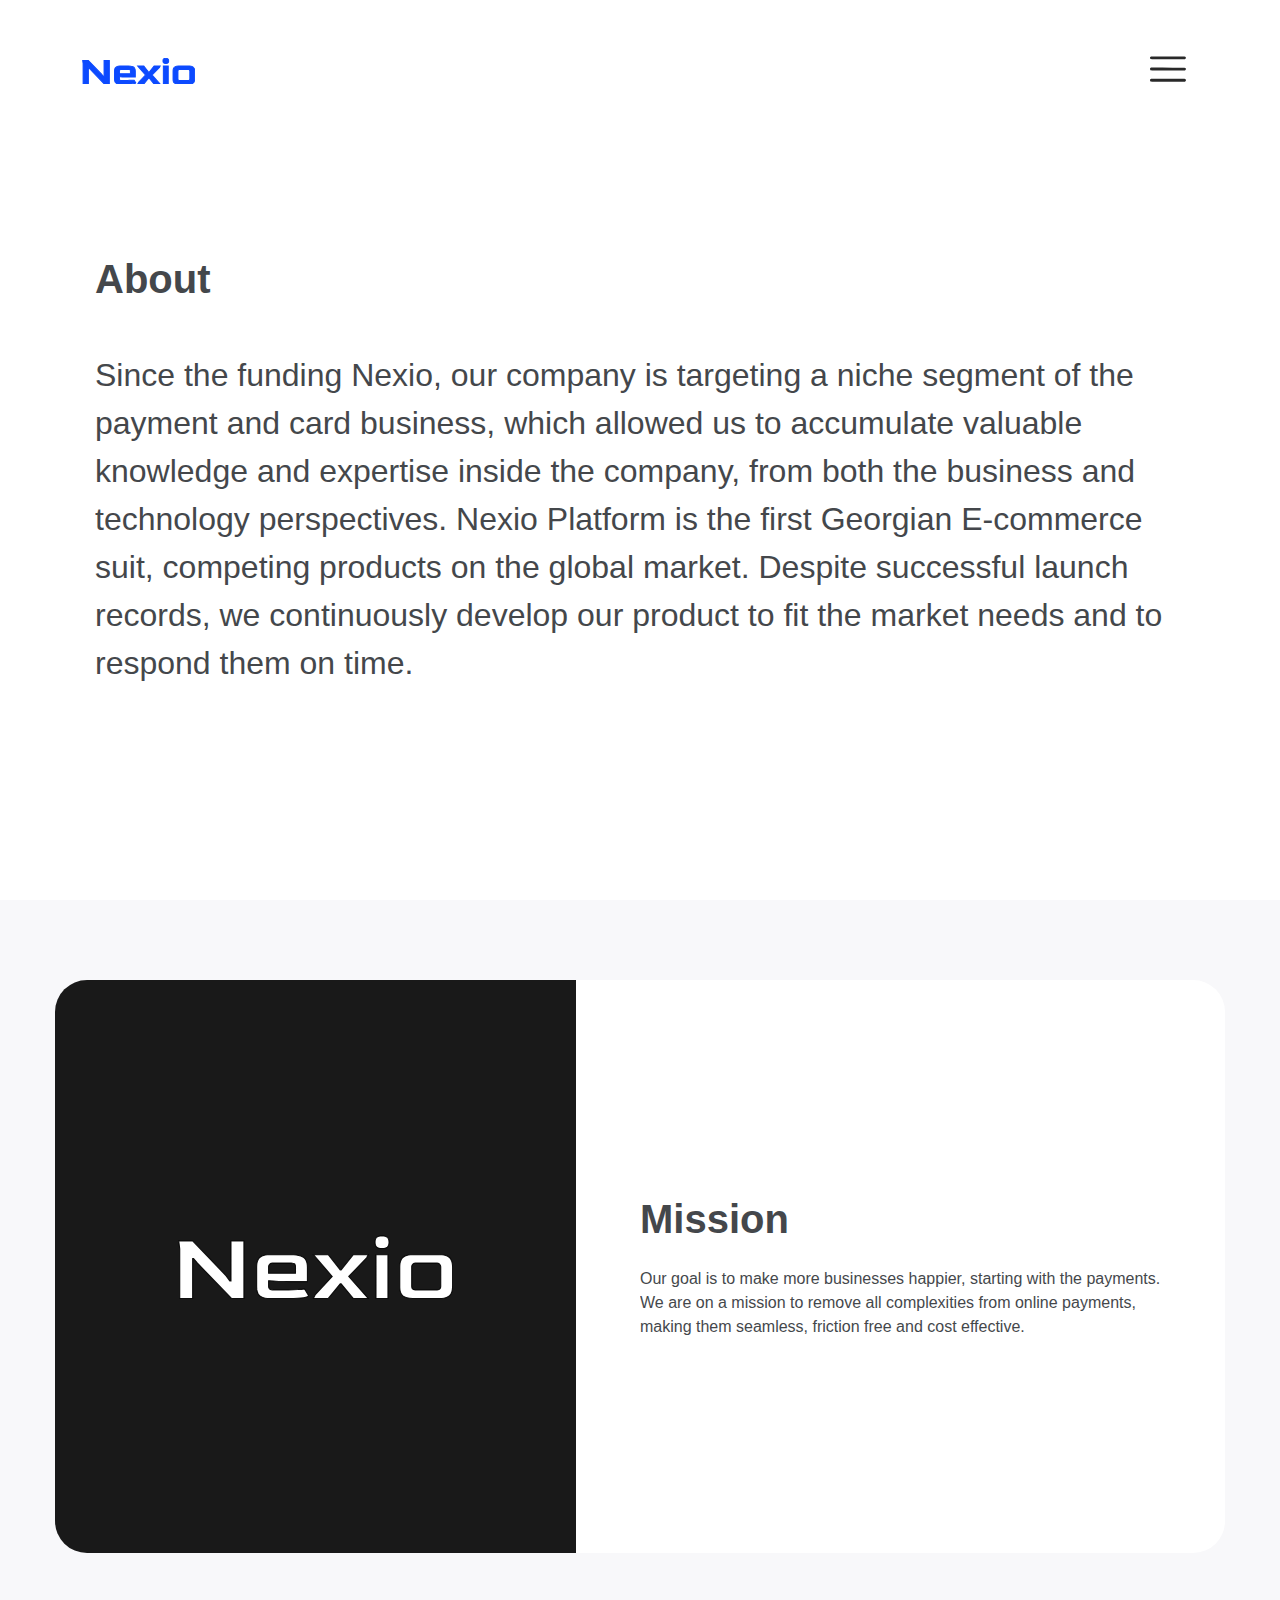
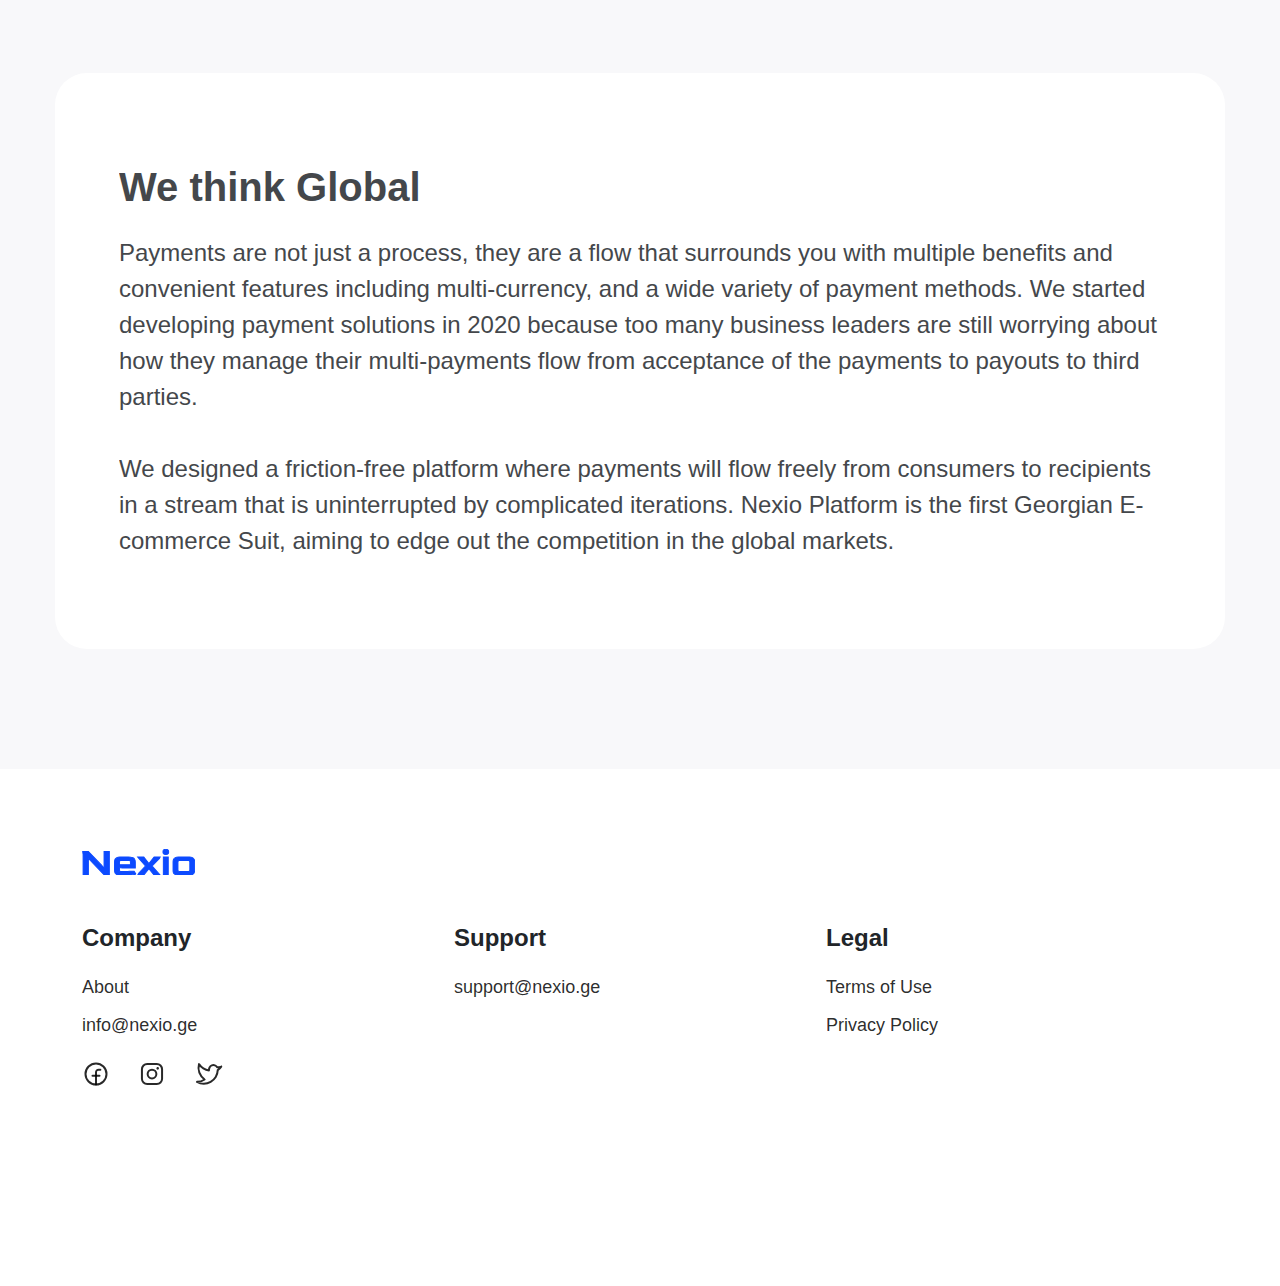
==== about.html @ 16cf5d2d "pages" ====
<!DOCTYPE html>
<html lang="en" class="h-100">
  <head>
    <meta charset="utf-8" />
    <meta name="viewport" content="width=device-width, initial-scale=1" />
    <title>Payment gateway</title>
    <link
      href="https://fonts.googleapis.com/css?family=Work+Sans:300,400,400i,500,600,600i,700,900"
      rel="stylesheet"
    />
    <link href="assets/css/bootstrap.min.css" rel="stylesheet" />
    <link href="assets/css/main.css" rel="stylesheet" />
  </head>
  <body class="d-flex flex-column h-100">
    <!-- Fixed navbar -->
    <nav class="navbar navbar-expand-md navbar-light fixed-top">
      <div class="container">
        <a class="navbar-brand" href="#"
          ><img src="assets/images/logo.svg" alt="Nexio" />
        </a>
        <button
          class="navbar-toggler"
          type="button"
          data-bs-toggle="offcanvas"
          data-bs-target="#offcanvasRight"
          aria-controls="offcanvasRight"
        >
          <span class="navbar-toggler-icon"></span>
        </button>
      </div>
    </nav>
    <div
      class="offcanvas offcanvas-end"
      tabindex="-1"
      id="offcanvasRight"
      aria-labelledby="offcanvasRightLabel"
    >
      <div class="offcanvas-header">
        <ul class="navbar-nav me-auto mb-2 mb-md-0">
          <li class="nav-item">
            <a class="nav-link active" aria-current="page" href="#">Home</a>
          </li>
          <li class="nav-item">
            <a class="nav-link" href="#">Link</a>
          </li>
          <li class="nav-item">
            <a class="nav-link disabled">Disabled</a>
          </li>
        </ul>
        <button
          type="button"
          class="btn-close"
          data-bs-dismiss="offcanvas"
          aria-label="Close"
        ></button>
      </div>
      <div class="offcanvas-body">...</div>
    </div>

    <!-- Begin page content -->

    <main class="flex-shrink-0 merchant-section">
      <div class="nav-top"></div>
      <section class="top-section">
        <div class="top-section__full">
          <h1>About</h1>
          <p>
            Since the funding Nexio, our company is targeting a niche segment of
            the payment and card business, which allowed us to accumulate
            valuable knowledge and expertise inside the company, from both the
            business and technology perspectives. Nexio Platform is the first
            Georgian E-commerce suit, competing products on the global market.
            Despite successful launch records, we continuously develop our
            product to fit the market needs and to respond them on time.
          </p>
        </div>
      </section>

      <section class="main-section">
        <div class="card-block card-mission">
          <div class="card-inner-left">
            <img src="assets/images/nexio-white.svg" class="img-block" />
          </div>
          <div class="card-inner-right">
            <h2 class="card-title">Mission</h2>
            <p class="card-body">
              Our goal is to make more businesses happier, starting with the
              payments. We are on a mission to remove all complexities from
              online payments, making them seamless, friction free and cost
              effective.
            </p>
          </div>
        </div>

        <div class="card-block card-global">
          <div class="card-inner-right">
            <h2 class="card-title">We think Global</h2>
            <p class="card-body">
              Payments are not just a process, they are a flow that surrounds
              you with multiple benefits and convenient features including
              multi-currency, and a wide variety of payment methods. We started
              developing payment solutions in 2020 because too many business
              leaders are still worrying about how they manage their
              multi-payments flow from acceptance of the payments to payouts to
              third parties. <br /><br />
              We designed a friction-free platform where payments will flow
              freely from consumers to recipients in a stream that is
              uninterrupted by complicated iterations. Nexio Platform is the
              first Georgian E-commerce Suit, aiming to edge out the competition
              in the global markets.
            </p>
          </div>
        </div>
      </section>
    </main>

    <footer class="footer mt-auto bg-body-light">
      <div class="container">
        <div class="foot-logo">
          <img src="assets/images/logo.svg" alt="Nexio" />
        </div>

        <div class="row g-0">
          <div class="col-sm-4">
            <div class="list-title">Company</div>
            <div class="list-menu">
              <a href="#" rel="noopener">About</a>
              <a href="info@nexio.ge" target="_blank">info@nexio.ge</a>
            </div>
            <div class="social-icons">
              <a href="#/" target="_blank" rel="noopener">
                <img src="assets/images/icon/FacebookLogo.svg" alt="facebook"
              /></a>
              <a href="#" target="_blank" rel="noopener">
                <img src="assets/images/icon/InstagramLogo.svg" alt="instagram"
              /></a>
              <a href="#" target="_blank" rel="noopener">
                <img src="assets/images/icon/TwitterLogo.svg" alt="twitter"
              /></a>
            </div>
          </div>
          <div class="col-sm-4">
            <div class="list-title">Support</div>
            <div class="list-menu">
              <a href="support@nexio.ge" target="_blank">support@nexio.ge</a>
            </div>
          </div>
          <div class="col-sm-4">
            <div class="list-title">Legal</div>
            <div class="list-menu">
              <a href="#" rel="noopener">Terms of Use</a>
              <a href="#" target="_blank">Privacy Policy</a>
            </div>
          </div>
        </div>
      </div>
    </footer>

    <script src="assets/js/bootstrap.bundle.min.js"></script>
  </body>
</html>
---- assets/css/main.css ----
/* Custom page CSS
-------------------------------------------------- */

/* layout */

body {
  background-color: #fff;
  font-family: "Inter", "Roboto", "Arial";
}
main > .container {
  padding: 14.5rem 1rem 0;
}

/* navbar */

nav {
  height: 90px;
  background-color: #fff;
  padding: 0 !important;
}

.nav-top {
  padding-top: 90px;
}
.navbar-brand img {
  height: 22px;
}
.navbar-expand-md .navbar-toggler {
  display: block;
  border: none;
}
.navbar-toggler:focus {
  box-shadow: none;
}
.navbar-toggler-icon {
  width: 24px;
  height: 24px;
  background-image: url("../images/icon/menu.svg");
}

/* container */

.top-section {
  flex-wrap: wrap;
}
.top-section {
  position: relative;
  width: 100%;
  max-width: 1170px;
  min-height: 573px;
  height: calc(100vh - 0);
  background-color: #fff;
  margin-right: auto;
  margin-left: auto;
  display: flex;
  align-items: center;
  justify-content: space-between;
  flex-direction: column;
  overflow: hidden;
  padding: 0 40px 80px 40px;
}
.top-section__left {
  width: 100%;
  order: 2;
}
.top-section__left h1 {
  font-style: normal;
  font-weight: 700;
  font-size: 32px;
  line-height: 48px;
  text-align: center;
}

.top-section__left .btn-blue {
  margin-top: 40px;
  padding: 17px 62px;
  width: 100%;
}
.top-section__right {
  text-align: right;
  width: 100%;
  order: 1;
}
.top-section__right img {
  margin-left: 0;
  margin-top: 0;
  margin-right: -44px;
  height: 329px;
}

/* main-section */

.main-section {
  background-color: #f8f8fa;
  padding: 40px 16px;
}

.card-block {
  background-color: #fff;
  max-width: 1170px;
  margin: 0 auto 48px auto;
  border-radius: 32px;
  padding: 80px 24px 40px;
  display: flex;
  align-items: center;
  flex-direction: column;
}
.img-block {
  width: 74.5%;
  margin: auto;
  display: block;
}
.card-block:last-child {
  margin-bottom: 0;
}
.card-block.text-bg-dark {
  background-color: #000 !important;
}
.card-inner-left {
  flex: 1 1 0;
  margin: auto;
}

.card-inner-right {
  flex: 1 1 0;
}
.card-title {
  font-style: normal;
  font-weight: 700;
  font-size: 24px;
  line-height: 29px;
  margin-bottom: 0;
  margin-top: 100px;
  opacity: 0.84;
}

.card-body {
  font-style: normal;
  font-weight: 500;
  font-size: 16px;
  line-height: 150%;
  margin-top: 16px;
  margin-bottom: 0;
  opacity: 0.84;
}

.btn-black {
  margin-top: 24px;
  width: 100%;
}
.btn-white {
  margin-top: 24px;
  width: 100%;
}
.card-block-payment .card-inner-right {
  order: 1;
}
.card-block-payment .card-inner-left {
  order: 2;
}
.card-block-map .card-inner-right {
  order: 1;
}
.card-block-map .card-inner-left {
  order: 2;
}
.card-block-system .img-block {
  margin-right: auto;
}
.merchant-section .card-block-system .img-block {
  margin-right: auto;
}
.card-block-risk .img-block {
  margin-right: auto;
}
/* button */

.btn-blue {
  background: #0c4aff;
  border-radius: 54px;
  font-style: normal;
  font-weight: 700;
  font-size: 20px;
  line-height: 150%;
  padding: 24px 62px;
}

.btn-black {
  background: #000;
  border-radius: 28px;
  font-style: normal;
  font-weight: 600;
  font-size: 20px;
  line-height: 150%;
  padding: 12px 65px;
}

.btn-white {
  background: #fff;
  border-radius: 28px;
  font-style: normal;
  font-weight: 600;
  font-size: 20px;
  line-height: 150%;
  padding: 12px 65px;
}

/* footer */

.footer {
  padding: 40px 0 80px 0;
}

.foot-logo {
  padding-bottom: 48px;
}
.foot-logo img {
  height: 22px;
}
.footer .col-sm-4 {
  margin-bottom: 48px;
}
.list-title {
  font-style: normal;
  font-weight: 600;
  font-size: 24px;
  line-height: 29px;
  padding-bottom: 24px;
}
.list-menu a {
  font-style: normal;
  font-weight: 500;
  font-size: 18px;
  line-height: 22px;
  color: rgba(0, 0, 0, 0.84);
  padding-bottom: 16px;
  text-decoration: none;
  display: block;
}
.social-icons {
  padding-top: 8px;
}
.social-icons a {
  margin-right: 24px;
}

/* inside pages */

/* merchant managment system page */
.merchant-section .top-section__left {
  width: auto;
}
.merchant-section .top-section__left h1 {
  font-style: normal;
  font-weight: 700;
  font-size: 32px;
  line-height: 48px;
  opacity: 0.84;
}
.merchant-section .top-section__left p {
  font-style: normal;
  font-weight: 500;
  font-size: 16px;
  line-height: 150%;
  opacity: 0.84;
  margin-top: 8px;
  text-align: center;
}

.merchant-section .top-section {
  padding: 0 16px 80px;
}
.merchant-section .top-section__right {
  margin-bottom: 90px;
  width: auto;
}

.merchant-section .top-section__right img {
  margin-left: auto;
  margin-top: 67px;
  margin-right: auto;
  height: 191px;
  display: flex;
}
/* 
payment-supported */
.payment-supported {
  display: block;
  padding-top: 40px;
}
.payment-supported .card-title {
  margin-top: 0;
}
.payment-supported .card-inner-left {
  margin-left: 0;
}
.methods-block {
  padding-top: 16px;
  flex-direction: column;
}

.method-list-group {
  list-style: none;
  padding-left: 0;
  margin-bottom: 0;
}
.method-list-group .method-list-group-item {
  font-style: normal;
  font-weight: 500;
  font-size: 16px;
  line-height: 150%;
  padding: 8px 0px 8px 32px;
  display: flex;
  align-items: center;
  position: relative;
}
.method-list-group .method-list-group-item::before {
  content: "";
  background-image: url("../images/icon/checkbox-small.svg");
  background-repeat: no-repeat;
  width: 18px;
  height: 19px;
  position: absolute;
  left: 0;
}

/* risk-management */
.risk-section .top-section {
  padding: 0 16px 0 16px;
}

.risk-section .card-block {
  padding: 40px 24px;
}

.risk-section .top-section .card-title {
  text-align: center;
}

.risk-section .top-section .card-block-risk .img-block {
  width: 105.5%;
}
.risk-section .main-section .card-block-risk .img-block {
  width: 82%;
  margin-right: auto;
  margin-top: 77px;
}
.risk-section .card-block-payment .img-block {
  margin-top: 77px;
  margin-left: auto;
  width: 100%;
}

/* roadmap-section */

.roadmap-section .payment-supported .method-list-group .method-list-group-item {
  font-style: normal;
  font-weight: 500;
  font-size: 16px;
  line-height: 150%;
  padding: 16px 12px 16px 32px;
  display: flex;
  align-items: center;
  position: relative;
}
.roadmap-section
  .payment-supported
  .method-list-group
  .method-list-group-item::before {
  content: "";
  background-image: url("../images/icon/tag-right-small.svg");
  background-repeat: no-repeat;
  width: 18px;
  height: 18px;
  position: absolute;
  left: 0;
}

.roadmap-section .top-section__right {
  text-align: center;
}

.roadmap-section .top-section__right img {
  margin-left: auto;
  margin-top: 0;
  margin-right: auto;
  height: 329px;
}

/* 
about */
.top-section__full {
  padding: 0 24px;
}
.top-section__full h1 {
  font-style: normal;
  font-weight: 700;
  font-size: 24px;
  line-height: 29px;
  text-align: center;
  margin-bottom: 16px;
}

.top-section__full p {
  font-style: normal;
  font-weight: 500;
  font-size: 16px;
  line-height: 150%;
  text-align: center;
}

.card-mission {
  padding: 0;
}
.card-mission .card-inner-left {
  background-color: rgba(0, 0, 0, 0.9);
  border-radius: 32px 32px 0px 0;
  min-height: 340px;
  width: 100%;
  display: flex;
  align-items: center;
  justify-content: center;
}

.card-mission .card-inner-right {
  padding: 40px 24px 80px;
}
.card-mission .card-title {
  font-style: normal;
  font-weight: 700;
  font-size: 24px;
  line-height: 29px;
  margin-top: 0;
}
.card-mission .card-body {
  font-style: normal;
  font-weight: 500;
  font-size: 16px;
  line-height: 150%;
}
.card-mission .img-block {
  height: 64px;
}
.card-global {
  padding: 40px 24px;
}
.card-global .card-title {
  margin-top: 0;
}

/* privacy-policy */
.full-page .top-section {
  height: auto;
  padding-bottom: 72px;
}
.full-page .top-section {
  padding: 0;
}
.full-page .top-section .top-section__full {
  padding: 0 16px;
  text-align: left;
}
.full-page .top-section .top-section__full h1 {
  text-align: left;
}
.full-page .top-section .top-section__full p {
  text-align: left;
}
.full-page .top-section .top-section__full h3 {
  text-align: left;
}
.full-page .top-section .top-section__full p {
  font-style: normal;
  font-weight: 500;
  font-size: 16px;
  line-height: 150%;
  opacity: 0.84;
  margin-bottom: 24px;
}
.full-page .top-section .top-section__full h3 {
  font-style: normal;
  font-weight: 700;
  font-size: 18px;
  line-height: 22px;
  opacity: 0.84;
  margin-bottom: 8px;
}

/* media query */

@media (min-width: 1056px) {
  nav {
    height: 138px;
    background-color: #fff;
    padding: 0 !important;
  }

  .nav-top {
    padding-top: 138px;
  }

  .navbar-brand img {
    height: 26px;
  }

  .navbar-toggler-icon {
    width: 36px;
    height: 36px;
    background-image: url("../images/icon/menu.svg");
  }
  .top-section {
    display: flex;
    align-items: center;
    justify-content: space-between;
    flex-direction: row;
    height: calc(100vh - 138px);
    padding: 0 16px 0 16px;
  }

  .top-section__left {
    order: 1;
    width: 50%;
  }

  .top-section__left .btn-blue {
    margin-top: 48px;
    padding: 24px 62px;
    width: auto;
  }
  .top-section__right {
    order: 2;
    width: 50%;
  }

  .top-section__right img {
    margin-left: 26px;
    margin-top: 0;
    margin-right: 0;
    height: auto;
  }

  .top-section__left h1 {
    font-style: normal;
    font-weight: 900;
    font-size: 64px;
    line-height: 83px;
    text-align: left;
  }
  .merchant-section .top-section__left {
    width: 40%;
  }
  .merchant-section .top-section__right {
    width: 60%;
  }
  .merchant-section .top-section__left h1 {
    font-style: normal;
    font-weight: 700;
    font-size: 40px;
    line-height: 48px;
    opacity: 0.84;
  }

  .merchant-section .top-section__left p {
    font-style: normal;
    font-weight: 500;
    font-size: 24px;
    line-height: 150%;
    opacity: 0.84;
    margin-top: 16px;
    text-align: left;
  }

  .merchant-section .top-section__right img {
    margin-left: 70px;
    margin-top: 0;
    margin-right: auto;
    height: 348px;
    display: flex;
  }
  .main-section {
    background-color: #f8f8fa;
    padding: 80px 16px 120px;
  }

  .card-block {
    margin: 0 auto 120px auto;
    padding: 90px 64px;
    flex-direction: row;
  }

  .img-block {
    width: auto;
  }
  .merchant-section .card-title {
    font-style: normal;
    font-weight: 700;
    font-size: 40px;
    line-height: 48px;
    margin-bottom: 0;
    margin-top: 0;
  }
  .card-title {
    font-style: normal;
    font-weight: 700;
    font-size: 40px;
    line-height: 56px;
    margin-bottom: 0;
    margin-top: 0;
  }

  .card-body {
    font-style: normal;
    font-weight: 500;
    font-size: 24px;
    line-height: 150%;
    margin-top: 24px;
    margin-bottom: 0;
  }
  .card-block-payment .card-inner-right {
    order: unset;
  }
  .card-block-payment .card-inner-left {
    order: unset;
  }
  .card-block-map .card-inner-right {
    order: 2;
  }
  .card-block-map .card-inner-left {
    order: 1;
  }
  .card-block-system .img-block {
    margin-right: 64px;
  }
  .merchant-section .card-block-system .img-block {
    margin-right: 120px;
  }
  .card-block-risk .img-block {
    margin-right: 64px;
  }
  .btn-black {
    margin-top: 48px;
    width: auto;
  }
  .btn-white {
    margin-top: 48px;
    width: auto;
  }

  .methods-block {
    padding-top: 44px;
    flex-direction: row;
  }

  .method-list-group .method-list-group-item {
    font-style: normal;
    font-weight: 500;
    font-size: 24px;
    line-height: 150%;
    padding: 16px 12px 16px 52px;
    display: flex;
    align-items: center;
    position: relative;
  }
  .method-list-group .method-list-group-item::before {
    content: "";
    background-image: url("../images/icon/Checkbox.svg");
    background-repeat: no-repeat;
    width: 32px;
    height: 33px;
    position: absolute;
    left: 0;
  }
  .card-block-networks .img-block {
    margin-right: 64px;
  }
  /* risk-management */
  .risk-section .top-section {
    padding: 95px 0 175px 0;
    min-height: 863px;
  }

  .risk-section .card-block {
    padding: 78px 64px;
  }
  .risk-section .top-section .card-title {
    text-align: left;
  }
  .risk-section .top-section .card-block-risk .img-block {
    width: auto;
    margin-left: auto;
  }
  .risk-section .main-section .card-block-risk .img-block {
    width: auto;
    margin-right: auto;
    margin-top: 0;
  }

  .risk-section .card-block-payment .img-block {
    margin-top: 0;
    margin-left: 50px;
  }
  /* roadmap-section */

  .roadmap-section
    .payment-supported
    .method-list-group
    .method-list-group-item {
    font-style: normal;
    font-weight: 500;
    font-size: 24px;
    line-height: 150%;
    padding: 16px 12px 16px 32px;
    display: flex;
    align-items: center;
    position: relative;
  }
  .roadmap-section
    .payment-supported
    .method-list-group
    .method-list-group-item::before {
    content: "";
    background-image: url("../images/icon/tag-right.svg");
    background-repeat: no-repeat;
    width: 24px;
    height: 24px;
    position: absolute;
    left: 0;
  }

  /* about */
  .top-section__full {
    padding: 0 24px;
  }
  .top-section__full h1 {
    font-style: normal;
    font-weight: 700;
    font-size: 40px;
    line-height: 48px;
    opacity: 0.84;
    text-align: left;
    margin-bottom: 48px;
  }

  .top-section__full p {
    font-style: normal;
    font-weight: 500;
    font-size: 32px;
    line-height: 150%;
    opacity: 0.84;
    text-align: left;
  }
  .card-mission {
    padding: 0;
  }
  .card-mission .card-inner-left {
    background-color: rgba(0, 0, 0, 0.9);
    border-radius: 32px 0px 0px 32px;
    min-height: 573px;
    display: flex;
    align-items: center;
    justify-content: center;
  }

  .card-mission .card-inner-right {
    padding: 0 64px;
  }

  /* privacy-policy */
  .full-page .top-section {
    height: auto;
    padding-bottom: 72px;
  }
  .full-page .top-section {
    padding: 0;
  }
  .full-page .top-section .top-section__full {
    padding: 0;
  }
  .full-page .top-section .top-section__full p {
    font-style: normal;
    font-weight: 500;
    font-size: 24px;
    line-height: 150%;
    opacity: 0.84;
    margin-bottom: 48px;
  }
  .full-page .top-section .top-section__full h3 {
    font-style: normal;
    font-weight: 700;
    font-size: 26px;
    line-height: 31px;
    opacity: 0.84;
    margin-bottom: 24px;
  }
  .footer {
    padding: 80px 0 198px 0;
  }

  .foot-logo img {
    height: 26px;
  }

  .footer .col-sm-4 {
    margin-bottom: 0;
  }
}
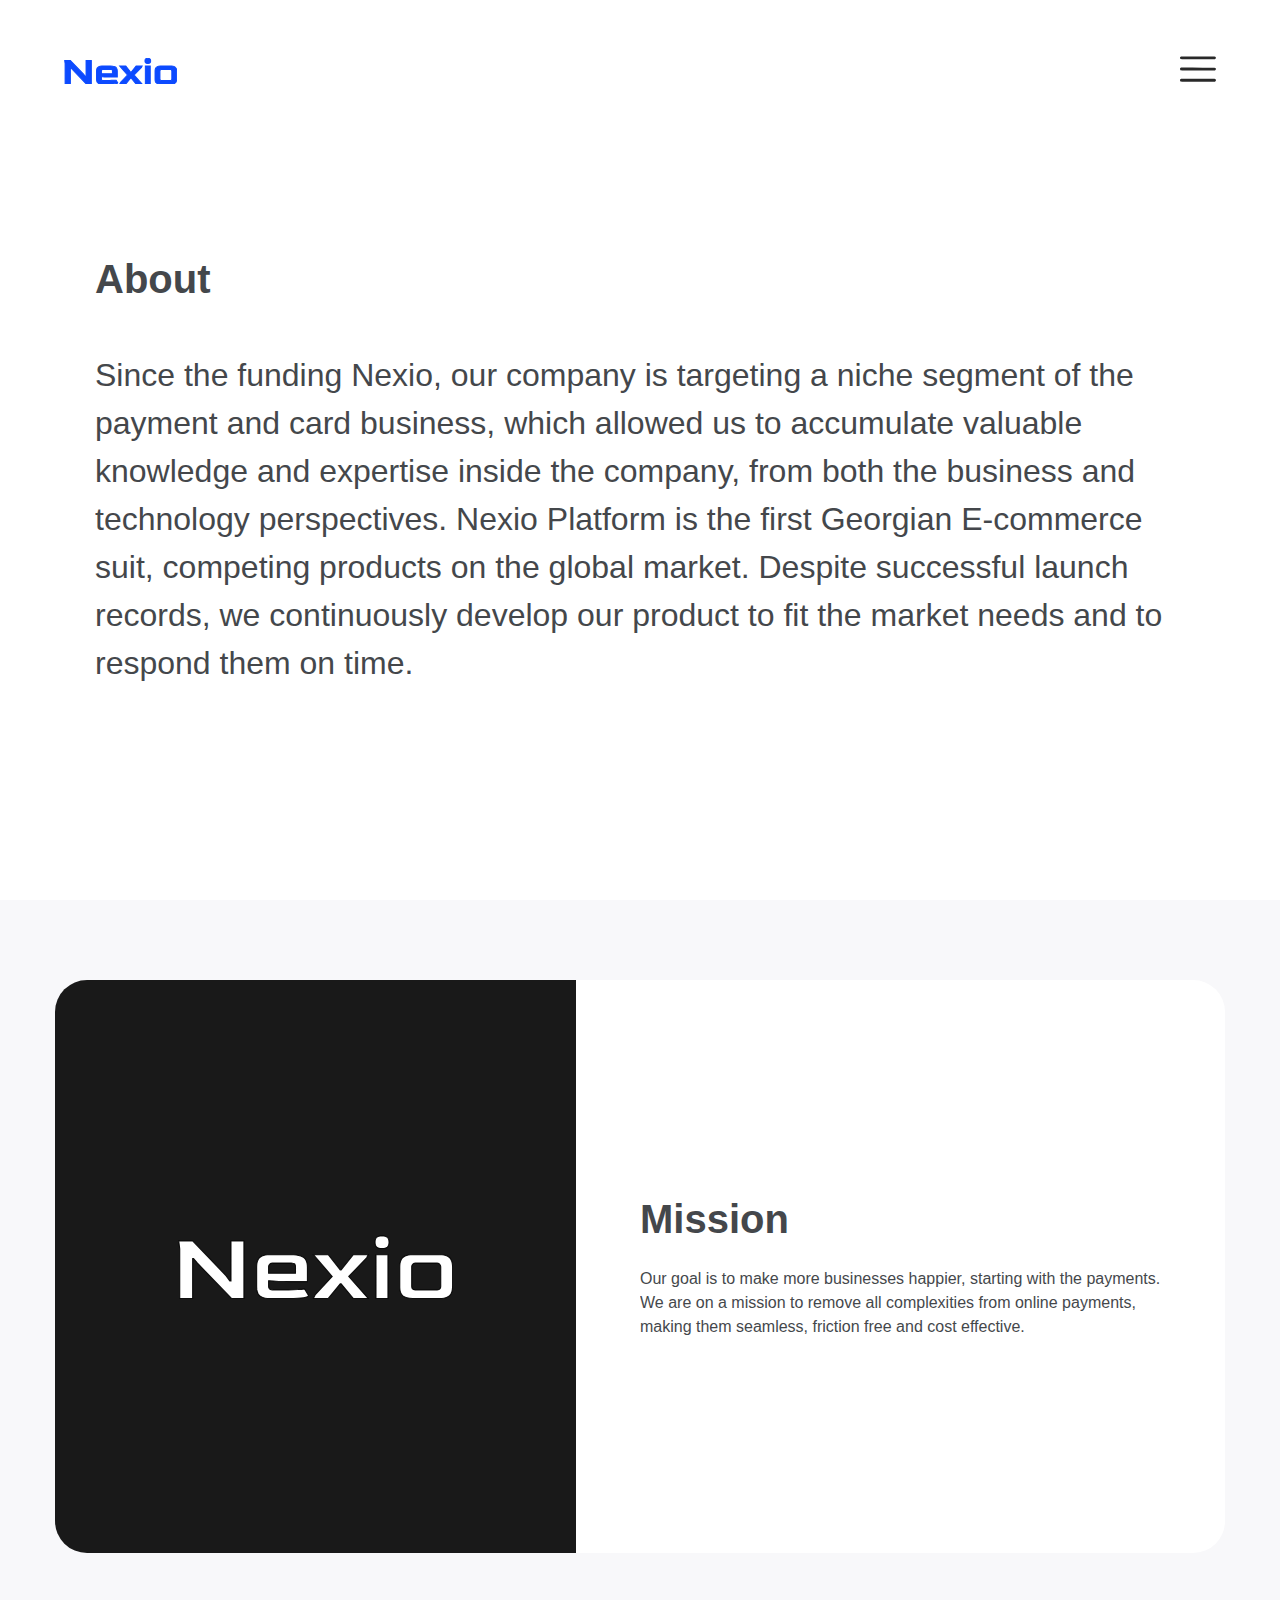
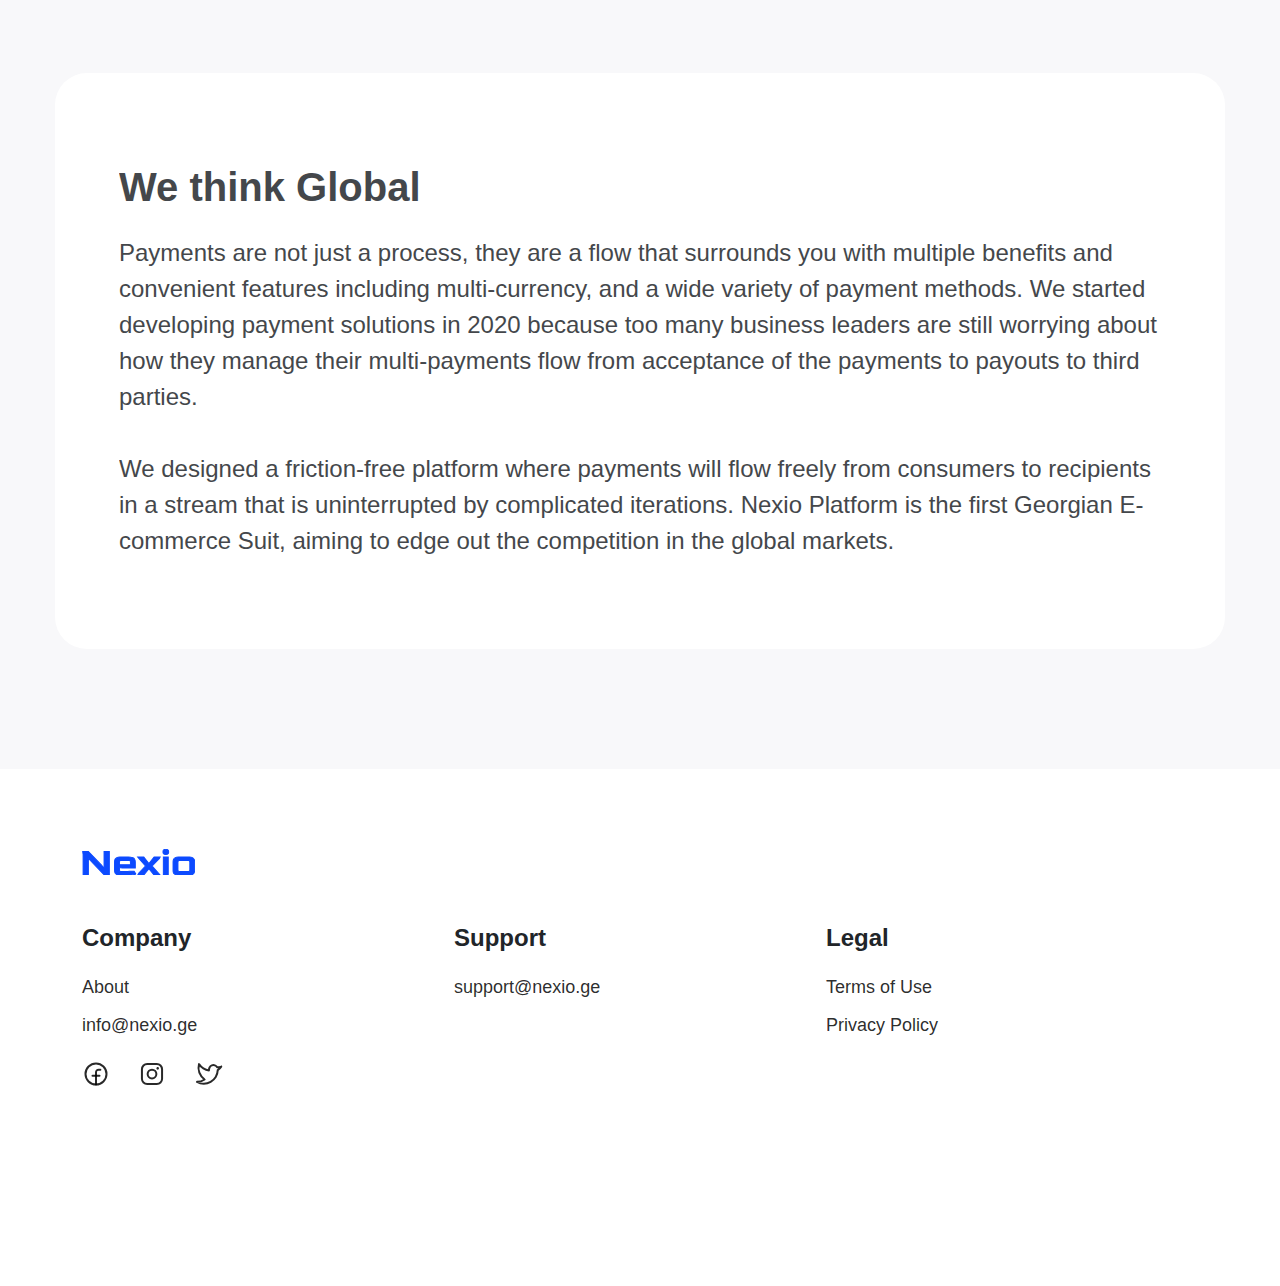
==== commit 4241aec3: "menu and other" ====
--- a/about.html
+++ b/about.html
@@ -13,21 +13,19 @@
   </head>
   <body class="d-flex flex-column h-100">
     <!-- Fixed navbar -->
-    <nav class="navbar navbar-expand-md navbar-light fixed-top">
-      <div class="container">
-        <a class="navbar-brand" href="#"
-          ><img src="assets/images/logo.svg" alt="Nexio" />
-        </a>
-        <button
-          class="navbar-toggler"
-          type="button"
-          data-bs-toggle="offcanvas"
-          data-bs-target="#offcanvasRight"
-          aria-controls="offcanvasRight"
-        >
-          <span class="navbar-toggler-icon"></span>
-        </button>
-      </div>
+    <nav class="navbar navbar-light fixed-top">
+      <a class="navbar-brand" href="index.html"
+        ><img src="assets/images/logo.svg" alt="Nexio" />
+      </a>
+      <button
+        class="navbar-toggler"
+        type="button"
+        data-bs-toggle="offcanvas"
+        data-bs-target="#offcanvasRight"
+        aria-controls="offcanvasRight"
+      >
+        <span class="navbar-toggler-icon"></span>
+      </button>
     </nav>
     <div
       class="offcanvas offcanvas-end"
@@ -36,25 +34,37 @@
       aria-labelledby="offcanvasRightLabel"
     >
       <div class="offcanvas-header">
-        <ul class="navbar-nav me-auto mb-2 mb-md-0">
-          <li class="nav-item">
-            <a class="nav-link active" aria-current="page" href="#">Home</a>
-          </li>
-          <li class="nav-item">
-            <a class="nav-link" href="#">Link</a>
-          </li>
-          <li class="nav-item">
-            <a class="nav-link disabled">Disabled</a>
-          </li>
-        </ul>
         <button
           type="button"
-          class="btn-close"
+          class="btn-close ms-auto"
           data-bs-dismiss="offcanvas"
           aria-label="Close"
         ></button>
       </div>
-      <div class="offcanvas-body">...</div>
+      <div class="offcanvas-body">
+        <ul class="navbar-nav me-auto">
+          <li class="nav-item">
+            <a
+              class="nav-link active"
+              aria-current="page"
+              href="merchant-management-system.html"
+              >Merchant management system</a
+            >
+          </li>
+          <li class="nav-item">
+            <a class="nav-link" href="payment-gateway.html">Payment gateway</a>
+          </li>
+          <li class="nav-item">
+            <a class="nav-link" href="risk-management.html">Risk Management</a>
+          </li>
+          <li class="nav-item">
+            <a class="nav-link" href="roadmap.html">Our Roadmap</a>
+          </li>
+          <li class="nav-item">
+            <a class="nav-link" href="about.html">About</a>
+          </li>
+        </ul>
+      </div>
     </div>
 
     <!-- Begin page content -->
@@ -124,7 +134,7 @@
           <div class="col-sm-4">
             <div class="list-title">Company</div>
             <div class="list-menu">
-              <a href="#" rel="noopener">About</a>
+              <a href="about.html" rel="noopener">About</a>
               <a href="info@nexio.ge" target="_blank">info@nexio.ge</a>
             </div>
             <div class="social-icons">
@@ -148,8 +158,8 @@
           <div class="col-sm-4">
             <div class="list-title">Legal</div>
             <div class="list-menu">
-              <a href="#" rel="noopener">Terms of Use</a>
-              <a href="#" target="_blank">Privacy Policy</a>
+              <a href="terms-use.html" rel="noopener">Terms of Use</a>
+              <a href="privacy-policy.html" target="_blank">Privacy Policy</a>
             </div>
           </div>
         </div>
@@ -157,5 +167,15 @@
     </footer>
 
     <script src="assets/js/bootstrap.bundle.min.js"></script>
+    <script src="assets/js/jquery-3.7.0.min.js"></script>
+    <script>
+      $(window).scroll(function () {
+        if ($(this).scrollTop() > 0) {
+          $(".navbar").addClass("shrink");
+        } else {
+          $(".navbar").removeClass("shrink");
+        }
+      });
+    </script>
   </body>
 </html>
--- a/assets/css/main.css
+++ b/assets/css/main.css
@@ -16,18 +16,59 @@
 nav {
   height: 90px;
   background-color: #fff;
-  padding: 0 !important;
-}
-
+  transition: 0.2s linear;
+  -webkit-transition: 0.2s linear;
+}
+nav.shrink {
+  padding-top: 4px;
+  height: 70px;
+}
+nav.shrink img {
+  height: 20px;
+}
 .nav-top {
   padding-top: 90px;
 }
+.navbar-brand {
+  padding-left: 5%;
+}
 .navbar-brand img {
   height: 22px;
 }
-.navbar-expand-md .navbar-toggler {
+.offcanvas.offcanvas-end {
+  width: 289px;
+}
+.offcanvas-header {
+  padding: 0;
+}
+.offcanvas-header .btn-close {
+  margin: 36px 16px 0;
+  width: 16px;
+  height: 16px;
+}
+.offcanvas-body {
+  padding: 62px 24px 0 24px;
+}
+
+.offcanvas-body .navbar-nav .nav-link {
+  font-style: normal;
+  font-weight: 700;
+  font-size: 18px;
+  line-height: 150%;
+  padding: 12px 0;
+}
+.offcanvas-body .navbar-nav .nav-item:last-child .nav-link {
+  font-style: normal;
+  font-weight: 500;
+  font-size: 18px;
+  line-height: 22px;
+  padding-top: 24px;
+}
+.navbar-toggler {
   display: block;
   border: none;
+  padding: 0 5% 0 0;
+  transition: none !important;
 }
 .navbar-toggler:focus {
   box-shadow: none;
@@ -449,13 +490,23 @@
 }
 
 /* privacy-policy */
+.full-page ul {
+  font-style: normal;
+  font-weight: 500;
+  font-size: 16px;
+  line-height: 150%;
+}
+.full-page ul li {
+  margin-bottom: 0;
+}
 .full-page .top-section {
   height: auto;
   padding-bottom: 72px;
-}
-.full-page .top-section {
-  padding: 0;
-}
+  padding-top: 0;
+  padding-left: 0;
+  padding-right: 0;
+}
+
 .full-page .top-section .top-section__full {
   padding: 0 16px;
   text-align: left;
@@ -486,15 +537,99 @@
   margin-bottom: 8px;
 }
 
+/* modal */
+.modal-dialog {
+  max-width: 750px;
+}
+.modal-content {
+  border-radius: 32px !important;
+}
+.modal-header {
+  border-bottom: none;
+  padding: 26px 26px 16px 0 !important;
+}
+.modal-title {
+  display: none;
+}
+.btn-close {
+  opacity: 1 !important;
+  padding: 0 !important;
+  width: 24px;
+  height: 24px;
+}
+.modal-body {
+  padding-top: 0;
+}
+.modal-body h1 {
+  font-style: normal;
+  font-weight: 700;
+  font-size: 24px;
+  line-height: 56px;
+  text-align: center;
+  margin-bottom: 24px;
+}
+
+.form-block {
+  max-width: 358px;
+  margin: auto;
+}
+.form-block .col-form-label {
+  font-style: normal;
+  font-weight: 500;
+  font-size: 14px;
+  line-height: 142%;
+  letter-spacing: 0.0168em;
+  padding-top: 0;
+}
+
+.form-block .form-control {
+  border: 1px solid rgba(0, 0, 0, 0.2);
+  border-radius: 16px;
+  padding: 12px 12px;
+}
+.form-block .form-control::placeholder {
+  color: rgba(0, 0, 0, 0.382);
+}
+
+.form-block textarea.form-control {
+  height: 106px;
+}
+
+.modal-footer {
+  border-top: none;
+  padding-bottom: 40px;
+  padding-top: 0;
+}
+
+.modal-footer .btn {
+  max-width: 358px;
+  width: 100%;
+  margin: auto;
+  background: #0c4aff;
+  border-radius: 39px;
+  font-style: normal;
+  font-weight: 600;
+  font-size: 20px;
+  line-height: 150%;
+  padding: 12px 0;
+}
 /* media query */
 
 @media (min-width: 1056px) {
   nav {
     height: 138px;
     background-color: #fff;
-    padding: 0 !important;
-  }
-
+    transition: 0.2s linear;
+    -webkit-transition: 0.2s linear;
+  }
+  nav.shrink {
+    padding-top: 4px;
+    height: 70px;
+  }
+
+  nav.shrink img {
+    height: 20px;
+  }
   .nav-top {
     padding-top: 138px;
   }
@@ -508,6 +643,35 @@
     height: 36px;
     background-image: url("../images/icon/menu.svg");
   }
+
+  .offcanvas.offcanvas-end {
+    width: 600px;
+  }
+  .offcanvas-header {
+    padding: 0;
+  }
+  .offcanvas-header .btn-close {
+    margin: 24px 24px 0;
+  }
+  .offcanvas-body {
+    padding: 62px 48px 0 48px;
+  }
+
+  .offcanvas-body .navbar-nav .nav-link {
+    font-style: normal;
+    font-weight: 700;
+    font-size: 28px;
+    line-height: 56px;
+    padding: 16px 0;
+  }
+  .offcanvas-body .navbar-nav .nav-item:last-child .nav-link {
+    font-style: normal;
+    font-weight: 500;
+    font-size: 26px;
+    line-height: 31px;
+    padding-top: 32px;
+  }
+
   .top-section {
     display: flex;
     align-items: center;
@@ -766,13 +930,23 @@
   }
 
   /* privacy-policy */
+  .full-page ul {
+    font-style: normal;
+    font-weight: 500;
+    font-size: 24px;
+    line-height: 150%;
+  }
+  .full-page ul li {
+    margin-bottom: 16px;
+  }
   .full-page .top-section {
     height: auto;
     padding-bottom: 72px;
-  }
-  .full-page .top-section {
-    padding: 0;
-  }
+    padding-top: 100px;
+    /* padding-left: 16px;
+    padding-right: 16px; */
+  }
+
   .full-page .top-section .top-section__full {
     padding: 0;
   }
@@ -803,4 +977,34 @@
   .footer .col-sm-4 {
     margin-bottom: 0;
   }
-}
+
+  /* modal */
+  .modal-body h1 {
+    font-style: normal;
+    font-weight: 700;
+    font-size: 24px;
+    line-height: 56px;
+    text-align: center;
+    margin-bottom: 40px;
+  }
+
+  .form-block .col-form-label {
+    font-style: normal;
+    font-weight: 500;
+    font-size: 16px;
+    line-height: 142%;
+    letter-spacing: 0.0168em;
+    padding-top: 0;
+  }
+
+  .modal-header {
+    border-bottom: none;
+    padding: 40px 34px 16px 0 !important;
+  }
+
+  .modal-footer {
+    border-top: none;
+    padding-bottom: 80px;
+    padding-top: 24px;
+  }
+}
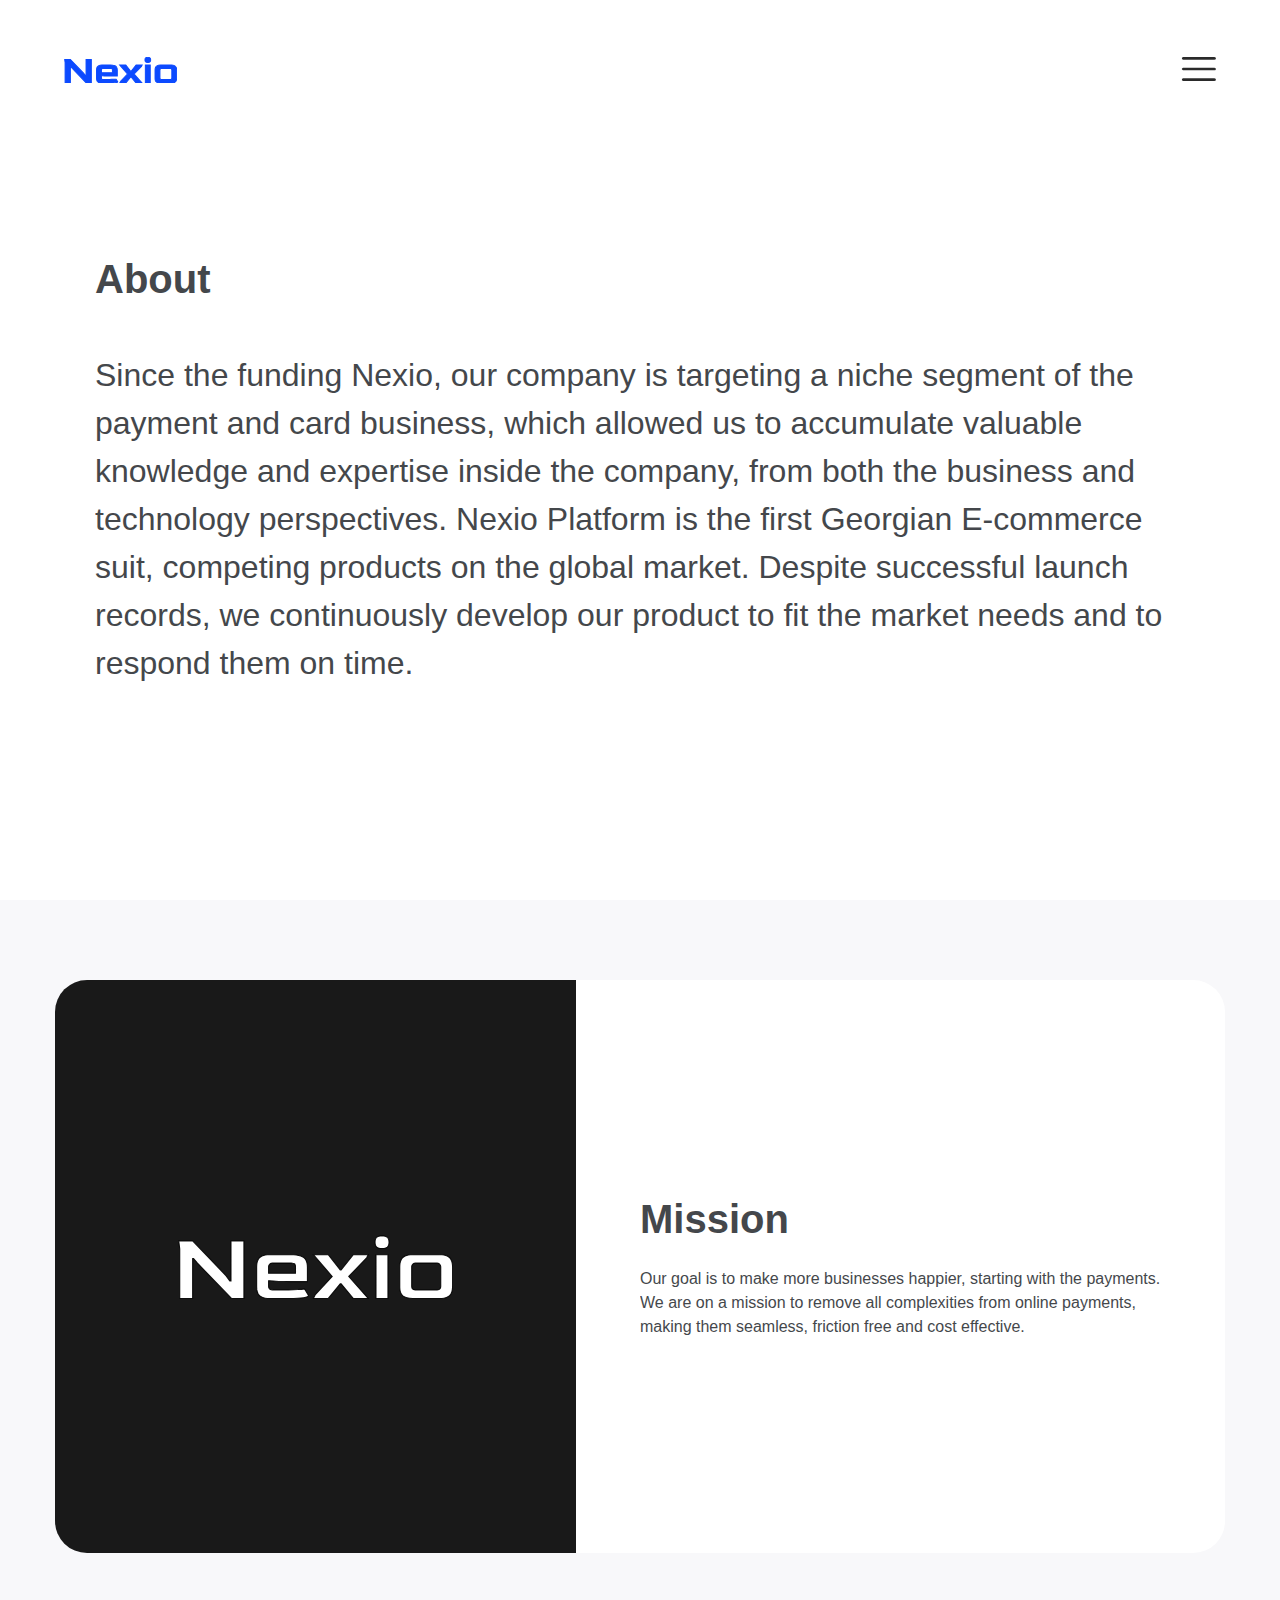
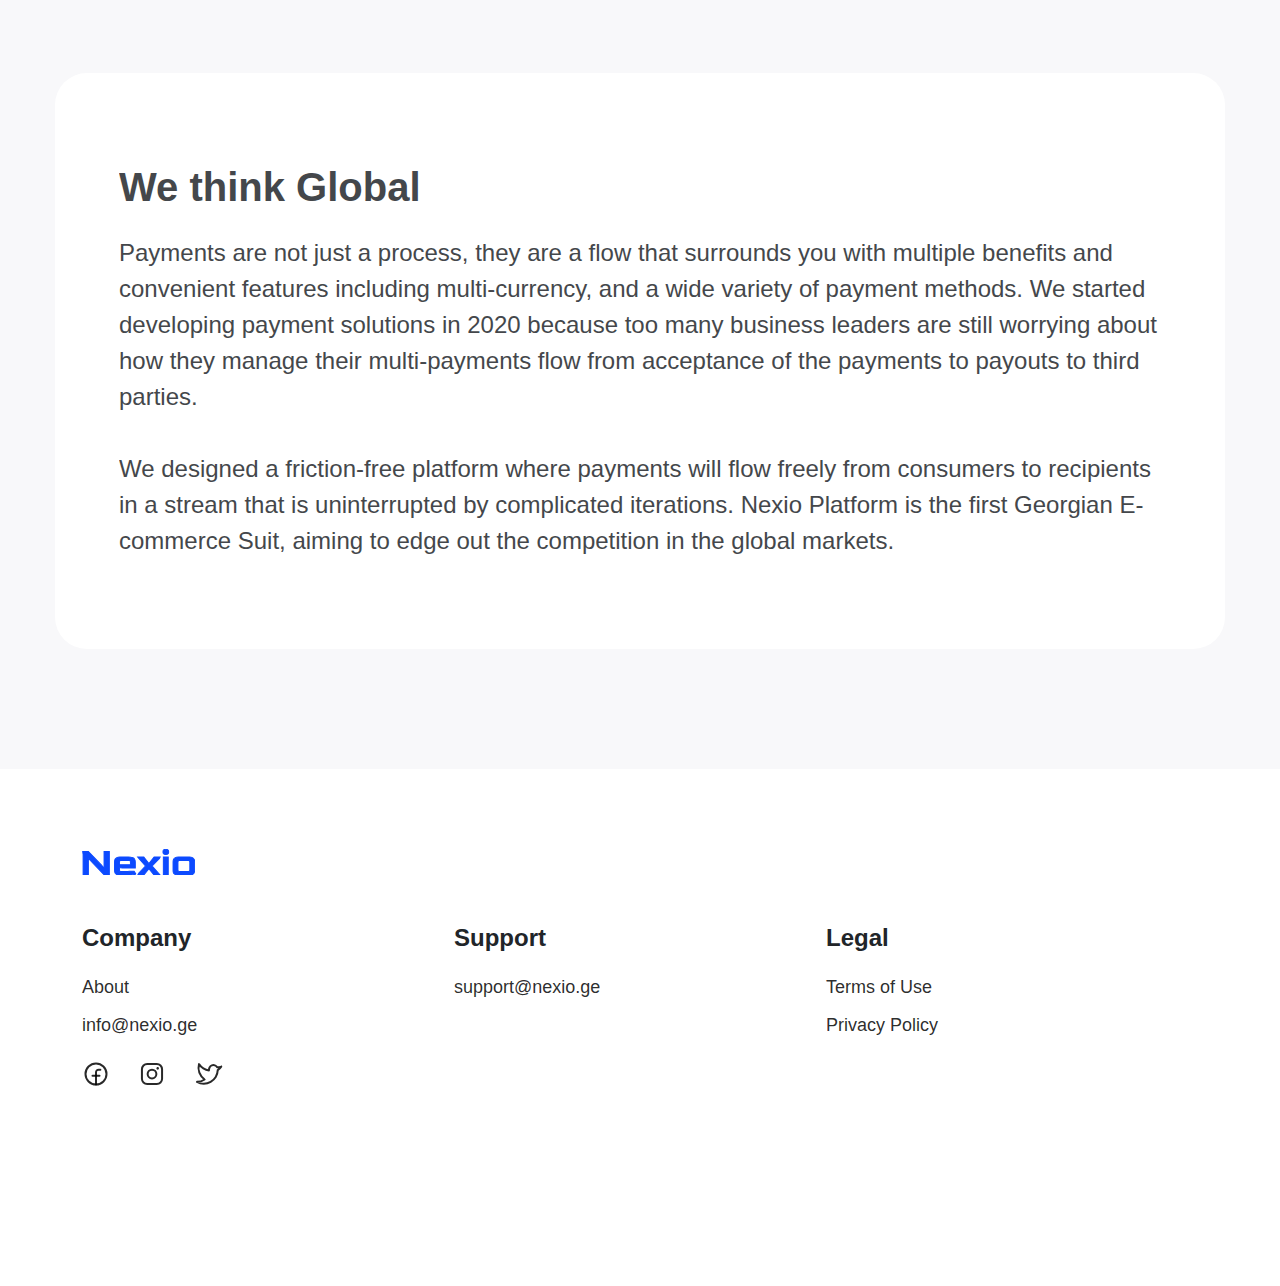
==== commit a038045b: "end" ====
--- a/about.html
+++ b/about.html
@@ -3,69 +3,107 @@
   <head>
     <meta charset="utf-8" />
     <meta name="viewport" content="width=device-width, initial-scale=1" />
-    <title>Payment gateway</title>
+    <title>About</title>
     <link
       href="https://fonts.googleapis.com/css?family=Work+Sans:300,400,400i,500,600,600i,700,900"
       rel="stylesheet"
     />
     <link href="assets/css/bootstrap.min.css" rel="stylesheet" />
     <link href="assets/css/main.css" rel="stylesheet" />
+    <link href="assets/css/media.css" rel="stylesheet" />
   </head>
   <body class="d-flex flex-column h-100">
     <!-- Fixed navbar -->
-    <nav class="navbar navbar-light fixed-top">
-      <a class="navbar-brand" href="index.html"
-        ><img src="assets/images/logo.svg" alt="Nexio" />
-      </a>
-      <button
-        class="navbar-toggler"
-        type="button"
-        data-bs-toggle="offcanvas"
-        data-bs-target="#offcanvasRight"
-        aria-controls="offcanvasRight"
-      >
-        <span class="navbar-toggler-icon"></span>
-      </button>
+
+    <nav class="navbar navbar-light">
+      <div class="header-main-menu main-menu-mobile">
+        <div class="main-menu-mobile__buttons">
+          <a class="navbar-brand" href="index.html"
+            ><img src="assets/images/logo.svg" alt="Nexio" />
+          </a>
+          <button class="main-menu-mobile__buttons__trigger" aria-label="Menu">
+            <svg
+              width="36"
+              height="36"
+              viewBox="0 0 36 36"
+              fill="none"
+              xmlns="http://www.w3.org/2000/svg"
+            >
+              <g clip-path="url(#clip0_580_20833)">
+                <path
+                  d="M0 6.52586C0.28125 5.68211 0.880312 5.39242 1.75031 5.3943C12.6147 5.40805 23.4794 5.41117 34.3444 5.40367C35.1338 5.40367 35.6663 5.75148 35.8631 6.39273C35.9258 6.59431 35.9422 6.80745 35.9109 7.01623C35.8796 7.22501 35.8016 7.42402 35.6826 7.59838C35.5636 7.77275 35.4067 7.91795 35.2237 8.02315C35.0406 8.12834 34.8362 8.1908 34.6256 8.20586C34.4859 8.21617 34.3444 8.21055 34.2047 8.21055C23.3866 8.21055 12.5688 8.21367 1.75125 8.21992C0.88125 8.21992 0.284063 7.93023 0 7.08742V6.52586Z"
+                  fill="black"
+                  fill-opacity="0.84"
+                />
+                <path
+                  d="M0 17.7543C0.28125 16.9106 0.880312 16.6209 1.75031 16.6218C12.6147 16.6368 23.4794 16.6403 34.3444 16.6321C35.1338 16.6321 35.6663 16.979 35.8631 17.6203C35.9258 17.8218 35.9422 18.035 35.9109 18.2438C35.8796 18.4525 35.8016 18.6516 35.6826 18.8259C35.5636 19.0003 35.4067 19.1455 35.2237 19.2507C35.0406 19.3559 34.8362 19.4183 34.6256 19.4334C34.4859 19.4437 34.3444 19.4381 34.2047 19.4381C23.3866 19.4381 12.5688 19.4412 1.75125 19.4475C0.88125 19.4475 0.284063 19.1578 0 18.3159V17.7543Z"
+                  fill="black"
+                  fill-opacity="0.84"
+                />
+                <path
+                  d="M0 28.9792C0.28125 28.1354 0.880312 27.8457 1.75031 27.8467C12.6147 27.8604 23.4794 27.8636 34.3444 27.8561C35.1338 27.8561 35.6663 28.2039 35.8631 28.8451C35.9274 29.0472 35.9449 29.2613 35.9144 29.4711C35.8838 29.6809 35.806 29.8811 35.6869 30.0565C35.5677 30.2319 35.4103 30.378 35.2264 30.4837C35.0426 30.5894 34.8372 30.652 34.6256 30.6667C34.4859 30.677 34.3444 30.6667 34.2047 30.6667C23.3866 30.6667 12.5688 30.6698 1.75125 30.6761C0.88125 30.677 0.28125 30.3854 0 29.5417V28.9792Z"
+                  fill="black"
+                  fill-opacity="0.84"
+                />
+              </g>
+              <defs>
+                <clipPath id="clip0_580_20833">
+                  <rect width="36" height="36" fill="white" />
+                </clipPath>
+              </defs>
+            </svg>
+          </button>
+        </div>
+
+        <div class="main-menu-mobile__backdrop"></div>
+
+        <div class="main-menu-mobile__sidebar">
+          <button class="main-menu-mobile__sidebar__close" aria-label="Close">
+            <svg
+              width="24"
+              height="24"
+              viewBox="0 0 24 24"
+              fill="none"
+              xmlns="http://www.w3.org/2000/svg"
+            >
+              <path
+                d="M0 0.982414C0.03 0.912414 0.0625 0.84179 0.089375 0.77179C0.156551 0.60701 0.26062 0.45983 0.39358 0.341566C0.526541 0.223302 0.684851 0.137104 0.856339 0.0895989C1.02783 0.0420941 1.20792 0.0345484 1.38279 0.0675413C1.55765 0.100534 1.72261 0.173187 1.865 0.279914C1.96233 0.356802 2.05421 0.440335 2.14 0.529914C5.34833 3.73825 8.55667 6.94658 11.765 10.1549C11.8275 10.2174 11.8831 10.2974 11.9525 10.3812C12.0525 10.2862 12.12 10.2243 12.1844 10.1593C15.4152 6.93012 18.6444 3.70096 21.8719 0.47179C22.2113 0.13179 22.5969 -0.0338355 23.0763 0.0899145C23.262 0.137225 23.4332 0.229756 23.5745 0.359262C23.7158 0.488767 23.8229 0.651224 23.8862 0.832151C23.9495 1.01308 23.967 1.20685 23.9373 1.39621C23.9075 1.58557 23.8314 1.76462 23.7156 1.91741C23.6389 2.01487 23.5553 2.10676 23.4656 2.19241C20.2623 5.3945 17.0592 8.59637 13.8563 11.798C13.7906 11.8643 13.715 11.923 13.6206 12.0005C13.7037 12.0887 13.7644 12.1549 13.8275 12.218C17.0521 15.4426 20.2762 18.6666 23.5 21.8899C23.8862 22.2762 24.0625 22.7062 23.8706 23.2424C23.7256 23.6518 23.3994 23.8593 23.015 23.9999H22.55C22.1981 23.8868 21.9406 23.6462 21.6856 23.3905C18.5202 20.218 15.351 17.0485 12.1781 13.8818C12.1156 13.8193 12.0469 13.7568 11.9463 13.6599C11.8883 13.7427 11.8257 13.8222 11.7588 13.898C8.59583 17.0647 5.4325 20.2297 2.26875 23.393C2.01375 23.6487 1.75625 23.8893 1.40438 24.0018H0.9375C0.468125 23.8474 0.150625 23.5412 0 23.0643V22.5962C0.114375 22.2455 0.35375 21.9874 0.609375 21.7318C3.78187 18.5651 6.95229 15.396 10.1206 12.2243C10.1831 12.1618 10.2456 12.0937 10.3431 11.9918C10.2544 11.9284 10.1693 11.8602 10.0881 11.7874C6.92146 8.62408 3.75625 5.46075 0.5925 2.29741C0.3425 2.04741 0.11 1.79741 0 1.44991V0.982414Z"
+                fill="black"
+                fill-opacity="0.84"
+              />
+            </svg>
+          </button>
+
+          <ul class="main-menu-mobile__sidebar__items">
+            <li class="main-menu-mobile__sidebar__item">
+              <a
+                class="nav-link"
+                aria-current="page"
+                href="merchant-management-system.html"
+                >Merchant management system</a
+              >
+            </li>
+            <li class="main-menu-mobile__sidebar__item">
+              <a class="nav-link" href="payment-gateway.html"
+                >Payment gateway</a
+              >
+            </li>
+            <li class="main-menu-mobile__sidebar__item">
+              <a class="nav-link" href="risk-management.html"
+                >Risk Management</a
+              >
+            </li>
+            <li class="main-menu-mobile__sidebar__item">
+              <a class="nav-link" href="roadmap.html">Our Roadmap</a>
+            </li>
+            <li class="main-menu-mobile__sidebar__item">
+              <a class="nav-link" href="about.html">About</a>
+            </li>
+          </ul>
+        </div>
+      </div>
     </nav>
-    <div
-      class="offcanvas offcanvas-end"
-      tabindex="-1"
-      id="offcanvasRight"
-      aria-labelledby="offcanvasRightLabel"
-    >
-      <div class="offcanvas-header">
-        <button
-          type="button"
-          class="btn-close ms-auto"
-          data-bs-dismiss="offcanvas"
-          aria-label="Close"
-        ></button>
-      </div>
-      <div class="offcanvas-body">
-        <ul class="navbar-nav me-auto">
-          <li class="nav-item">
-            <a
-              class="nav-link active"
-              aria-current="page"
-              href="merchant-management-system.html"
-              >Merchant management system</a
-            >
-          </li>
-          <li class="nav-item">
-            <a class="nav-link" href="payment-gateway.html">Payment gateway</a>
-          </li>
-          <li class="nav-item">
-            <a class="nav-link" href="risk-management.html">Risk Management</a>
-          </li>
-          <li class="nav-item">
-            <a class="nav-link" href="roadmap.html">Our Roadmap</a>
-          </li>
-          <li class="nav-item">
-            <a class="nav-link" href="about.html">About</a>
-          </li>
-        </ul>
-      </div>
-    </div>
+    <!-- /.navigation__main -->
 
     <!-- Begin page content -->
 
@@ -159,7 +197,7 @@
             <div class="list-title">Legal</div>
             <div class="list-menu">
               <a href="terms-use.html" rel="noopener">Terms of Use</a>
-              <a href="privacy-policy.html" target="_blank">Privacy Policy</a>
+              <a href="privacy-policy.html">Privacy Policy</a>
             </div>
           </div>
         </div>
@@ -168,14 +206,6 @@
 
     <script src="assets/js/bootstrap.bundle.min.js"></script>
     <script src="assets/js/jquery-3.7.0.min.js"></script>
-    <script>
-      $(window).scroll(function () {
-        if ($(this).scrollTop() > 0) {
-          $(".navbar").addClass("shrink");
-        } else {
-          $(".navbar").removeClass("shrink");
-        }
-      });
-    </script>
+    <script src="assets/js/app.js"></script>
   </body>
 </html>
--- a/assets/css/main.css
+++ b/assets/css/main.css
@@ -17,8 +17,8 @@
   height: 90px;
   background-color: #fff;
   transition: 0.2s linear;
-  -webkit-transition: 0.2s linear;
-}
+}
+
 nav.shrink {
   padding-top: 4px;
   height: 70px;
@@ -26,6 +26,20 @@
 nav.shrink img {
   height: 20px;
 }
+
+.navbar {
+  position: fixed;
+  display: flex;
+  align-items: center;
+  justify-content: space-between;
+  height: 90px;
+  width: 100vw;
+  margin: 0;
+  background: #fff;
+  border-bottom: 1px solid #fff;
+  z-index: 500;
+  box-sizing: border-box;
+}
 .nav-top {
   padding-top: 90px;
 }
@@ -35,50 +49,113 @@
 .navbar-brand img {
   height: 22px;
 }
-.offcanvas.offcanvas-end {
+/* main-menu-mobile */
+.header-main-menu {
+  width: 100%;
+}
+
+.main-menu-mobile .main-menu-mobile__sidebar__items {
+  flex: 1 1 auto;
+  flex-direction: column;
+  list-style: none;
+  max-height: 100%;
+  width: 100%;
+  padding: 0 24px;
+}
+
+.main-menu-mobile .main-menu-mobile__sidebar {
+  align-items: flex-start;
+  background-color: #fff;
+  display: flex;
+  height: 100vh;
+  justify-content: center;
+  opacity: 0;
+  padding-top: 126px;
+  position: absolute;
+  right: 0;
+  top: 0;
+  transform: translateX(100%);
+  transition: all 0.3s ease-out;
   width: 289px;
-}
-.offcanvas-header {
-  padding: 0;
-}
-.offcanvas-header .btn-close {
-  margin: 36px 16px 0;
-  width: 16px;
-  height: 16px;
-}
-.offcanvas-body {
-  padding: 62px 24px 0 24px;
-}
-
-.offcanvas-body .navbar-nav .nav-link {
-  font-style: normal;
-  font-weight: 700;
-  font-size: 18px;
-  line-height: 150%;
-  padding: 12px 0;
-}
-.offcanvas-body .navbar-nav .nav-item:last-child .nav-link {
+  z-index: 200;
+}
+
+.main-menu-mobile__sidebar__item .nav-link {
   font-style: normal;
   font-weight: 500;
   font-size: 18px;
   line-height: 22px;
   padding-top: 24px;
 }
-.navbar-toggler {
-  display: block;
+
+.main-menu-mobile__sidebar__item:last-child .nav-link {
+  font-style: normal;
+  font-weight: 500;
+  font-size: 18px;
+  line-height: 22px;
+  padding-top: 24px;
+}
+.main-menu-mobile .main-menu-mobile__buttons {
+  align-items: center;
+  display: flex;
+  justify-content: space-between;
+}
+.main-menu-mobile .main-menu-mobile__buttons__trigger {
+  background: transparent;
   border: none;
-  padding: 0 5% 0 0;
-  transition: none !important;
-}
-.navbar-toggler:focus {
-  box-shadow: none;
-}
-.navbar-toggler-icon {
+  height: 24px;
+  opacity: 0;
   width: 24px;
-  height: 24px;
-  background-image: url("../images/icon/menu.svg");
-}
-
+  width: var(--trigger-width);
+  padding-right: 5%;
+}
+
+.main-menu-mobile .main-menu-mobile__buttons__trigger:focus {
+  outline: none;
+}
+.main-menu-mobile .main-menu-mobile__buttons__trigger svg {
+  width: 100%;
+  height: 100%;
+}
+
+.main-menu-mobile .main-menu-mobile__backdrop {
+  background-color: rgba(0, 0, 0, 0.5);
+  height: 100vh;
+  left: 100%;
+  opacity: 0;
+  position: absolute;
+  top: 0;
+  transition: opacity 0.3s ease-out;
+  width: 100%;
+  z-index: 100;
+}
+.main-menu-mobile .main-menu-mobile__backdrop.active {
+  left: 0;
+  opacity: 1;
+}
+.main-menu-mobile .main-menu-mobile__sidebar.menu-open {
+  opacity: 1;
+  transform: translateX(0);
+}
+.main-menu-mobile
+  .main-menu-mobile__sidebar.menu-open
+  .main-menu-mobile__sidebar__close {
+  opacity: 1;
+}
+
+.main-menu-mobile .main-menu-mobile__sidebar__close {
+  background-color: transparent;
+  border: none;
+  cursor: pointer;
+  right: 16px;
+  opacity: 0;
+  position: absolute;
+  top: 33px;
+}
+.main-menu-mobile .main-menu-mobile__sidebar__close svg {
+  height: 16px;
+  width: 16px;
+}
 /* container */
 
 .top-section {
@@ -613,398 +690,3 @@
   line-height: 150%;
   padding: 12px 0;
 }
-/* media query */
-
-@media (min-width: 1056px) {
-  nav {
-    height: 138px;
-    background-color: #fff;
-    transition: 0.2s linear;
-    -webkit-transition: 0.2s linear;
-  }
-  nav.shrink {
-    padding-top: 4px;
-    height: 70px;
-  }
-
-  nav.shrink img {
-    height: 20px;
-  }
-  .nav-top {
-    padding-top: 138px;
-  }
-
-  .navbar-brand img {
-    height: 26px;
-  }
-
-  .navbar-toggler-icon {
-    width: 36px;
-    height: 36px;
-    background-image: url("../images/icon/menu.svg");
-  }
-
-  .offcanvas.offcanvas-end {
-    width: 600px;
-  }
-  .offcanvas-header {
-    padding: 0;
-  }
-  .offcanvas-header .btn-close {
-    margin: 24px 24px 0;
-  }
-  .offcanvas-body {
-    padding: 62px 48px 0 48px;
-  }
-
-  .offcanvas-body .navbar-nav .nav-link {
-    font-style: normal;
-    font-weight: 700;
-    font-size: 28px;
-    line-height: 56px;
-    padding: 16px 0;
-  }
-  .offcanvas-body .navbar-nav .nav-item:last-child .nav-link {
-    font-style: normal;
-    font-weight: 500;
-    font-size: 26px;
-    line-height: 31px;
-    padding-top: 32px;
-  }
-
-  .top-section {
-    display: flex;
-    align-items: center;
-    justify-content: space-between;
-    flex-direction: row;
-    height: calc(100vh - 138px);
-    padding: 0 16px 0 16px;
-  }
-
-  .top-section__left {
-    order: 1;
-    width: 50%;
-  }
-
-  .top-section__left .btn-blue {
-    margin-top: 48px;
-    padding: 24px 62px;
-    width: auto;
-  }
-  .top-section__right {
-    order: 2;
-    width: 50%;
-  }
-
-  .top-section__right img {
-    margin-left: 26px;
-    margin-top: 0;
-    margin-right: 0;
-    height: auto;
-  }
-
-  .top-section__left h1 {
-    font-style: normal;
-    font-weight: 900;
-    font-size: 64px;
-    line-height: 83px;
-    text-align: left;
-  }
-  .merchant-section .top-section__left {
-    width: 40%;
-  }
-  .merchant-section .top-section__right {
-    width: 60%;
-  }
-  .merchant-section .top-section__left h1 {
-    font-style: normal;
-    font-weight: 700;
-    font-size: 40px;
-    line-height: 48px;
-    opacity: 0.84;
-  }
-
-  .merchant-section .top-section__left p {
-    font-style: normal;
-    font-weight: 500;
-    font-size: 24px;
-    line-height: 150%;
-    opacity: 0.84;
-    margin-top: 16px;
-    text-align: left;
-  }
-
-  .merchant-section .top-section__right img {
-    margin-left: 70px;
-    margin-top: 0;
-    margin-right: auto;
-    height: 348px;
-    display: flex;
-  }
-  .main-section {
-    background-color: #f8f8fa;
-    padding: 80px 16px 120px;
-  }
-
-  .card-block {
-    margin: 0 auto 120px auto;
-    padding: 90px 64px;
-    flex-direction: row;
-  }
-
-  .img-block {
-    width: auto;
-  }
-  .merchant-section .card-title {
-    font-style: normal;
-    font-weight: 700;
-    font-size: 40px;
-    line-height: 48px;
-    margin-bottom: 0;
-    margin-top: 0;
-  }
-  .card-title {
-    font-style: normal;
-    font-weight: 700;
-    font-size: 40px;
-    line-height: 56px;
-    margin-bottom: 0;
-    margin-top: 0;
-  }
-
-  .card-body {
-    font-style: normal;
-    font-weight: 500;
-    font-size: 24px;
-    line-height: 150%;
-    margin-top: 24px;
-    margin-bottom: 0;
-  }
-  .card-block-payment .card-inner-right {
-    order: unset;
-  }
-  .card-block-payment .card-inner-left {
-    order: unset;
-  }
-  .card-block-map .card-inner-right {
-    order: 2;
-  }
-  .card-block-map .card-inner-left {
-    order: 1;
-  }
-  .card-block-system .img-block {
-    margin-right: 64px;
-  }
-  .merchant-section .card-block-system .img-block {
-    margin-right: 120px;
-  }
-  .card-block-risk .img-block {
-    margin-right: 64px;
-  }
-  .btn-black {
-    margin-top: 48px;
-    width: auto;
-  }
-  .btn-white {
-    margin-top: 48px;
-    width: auto;
-  }
-
-  .methods-block {
-    padding-top: 44px;
-    flex-direction: row;
-  }
-
-  .method-list-group .method-list-group-item {
-    font-style: normal;
-    font-weight: 500;
-    font-size: 24px;
-    line-height: 150%;
-    padding: 16px 12px 16px 52px;
-    display: flex;
-    align-items: center;
-    position: relative;
-  }
-  .method-list-group .method-list-group-item::before {
-    content: "";
-    background-image: url("../images/icon/Checkbox.svg");
-    background-repeat: no-repeat;
-    width: 32px;
-    height: 33px;
-    position: absolute;
-    left: 0;
-  }
-  .card-block-networks .img-block {
-    margin-right: 64px;
-  }
-  /* risk-management */
-  .risk-section .top-section {
-    padding: 95px 0 175px 0;
-    min-height: 863px;
-  }
-
-  .risk-section .card-block {
-    padding: 78px 64px;
-  }
-  .risk-section .top-section .card-title {
-    text-align: left;
-  }
-  .risk-section .top-section .card-block-risk .img-block {
-    width: auto;
-    margin-left: auto;
-  }
-  .risk-section .main-section .card-block-risk .img-block {
-    width: auto;
-    margin-right: auto;
-    margin-top: 0;
-  }
-
-  .risk-section .card-block-payment .img-block {
-    margin-top: 0;
-    margin-left: 50px;
-  }
-  /* roadmap-section */
-
-  .roadmap-section
-    .payment-supported
-    .method-list-group
-    .method-list-group-item {
-    font-style: normal;
-    font-weight: 500;
-    font-size: 24px;
-    line-height: 150%;
-    padding: 16px 12px 16px 32px;
-    display: flex;
-    align-items: center;
-    position: relative;
-  }
-  .roadmap-section
-    .payment-supported
-    .method-list-group
-    .method-list-group-item::before {
-    content: "";
-    background-image: url("../images/icon/tag-right.svg");
-    background-repeat: no-repeat;
-    width: 24px;
-    height: 24px;
-    position: absolute;
-    left: 0;
-  }
-
-  /* about */
-  .top-section__full {
-    padding: 0 24px;
-  }
-  .top-section__full h1 {
-    font-style: normal;
-    font-weight: 700;
-    font-size: 40px;
-    line-height: 48px;
-    opacity: 0.84;
-    text-align: left;
-    margin-bottom: 48px;
-  }
-
-  .top-section__full p {
-    font-style: normal;
-    font-weight: 500;
-    font-size: 32px;
-    line-height: 150%;
-    opacity: 0.84;
-    text-align: left;
-  }
-  .card-mission {
-    padding: 0;
-  }
-  .card-mission .card-inner-left {
-    background-color: rgba(0, 0, 0, 0.9);
-    border-radius: 32px 0px 0px 32px;
-    min-height: 573px;
-    display: flex;
-    align-items: center;
-    justify-content: center;
-  }
-
-  .card-mission .card-inner-right {
-    padding: 0 64px;
-  }
-
-  /* privacy-policy */
-  .full-page ul {
-    font-style: normal;
-    font-weight: 500;
-    font-size: 24px;
-    line-height: 150%;
-  }
-  .full-page ul li {
-    margin-bottom: 16px;
-  }
-  .full-page .top-section {
-    height: auto;
-    padding-bottom: 72px;
-    padding-top: 100px;
-    /* padding-left: 16px;
-    padding-right: 16px; */
-  }
-
-  .full-page .top-section .top-section__full {
-    padding: 0;
-  }
-  .full-page .top-section .top-section__full p {
-    font-style: normal;
-    font-weight: 500;
-    font-size: 24px;
-    line-height: 150%;
-    opacity: 0.84;
-    margin-bottom: 48px;
-  }
-  .full-page .top-section .top-section__full h3 {
-    font-style: normal;
-    font-weight: 700;
-    font-size: 26px;
-    line-height: 31px;
-    opacity: 0.84;
-    margin-bottom: 24px;
-  }
-  .footer {
-    padding: 80px 0 198px 0;
-  }
-
-  .foot-logo img {
-    height: 26px;
-  }
-
-  .footer .col-sm-4 {
-    margin-bottom: 0;
-  }
-
-  /* modal */
-  .modal-body h1 {
-    font-style: normal;
-    font-weight: 700;
-    font-size: 24px;
-    line-height: 56px;
-    text-align: center;
-    margin-bottom: 40px;
-  }
-
-  .form-block .col-form-label {
-    font-style: normal;
-    font-weight: 500;
-    font-size: 16px;
-    line-height: 142%;
-    letter-spacing: 0.0168em;
-    padding-top: 0;
-  }
-
-  .modal-header {
-    border-bottom: none;
-    padding: 40px 34px 16px 0 !important;
-  }
-
-  .modal-footer {
-    border-top: none;
-    padding-bottom: 80px;
-    padding-top: 24px;
-  }
-}
--- a/assets/css/media.css
+++ b/assets/css/media.css
@@ -0,0 +1,422 @@
+/* media query */
+
+@media (min-width: 1056px) {
+  nav {
+    height: 138px;
+    background-color: #fff;
+    transition: 0.2s linear;
+    -webkit-transition: 0.2s linear;
+  }
+  nav.shrink {
+    padding-top: 4px;
+    height: 70px;
+  }
+
+  nav.shrink img {
+    height: 20px;
+  }
+  .navbar {
+    height: 138px;
+  }
+  .nav-top {
+    padding-top: 138px;
+  }
+
+  .navbar-brand img {
+    height: 26px;
+  }
+
+  .navbar-toggler-icon {
+    width: 36px;
+    height: 36px;
+    background-image: url("../images/icon/menu.svg");
+  }
+
+  .main-menu-mobile .main-menu-mobile__sidebar {
+    width: 600px;
+    padding-top: 148px;
+  }
+
+  .main-menu-mobile .main-menu-mobile__sidebar__items {
+    flex: 1 1 auto;
+    flex-direction: column;
+    list-style: none;
+    max-height: 100%;
+    width: 100%;
+    padding: 0 48px;
+  }
+  .main-menu-mobile .main-menu-mobile__buttons__trigger {
+    background: transparent;
+    border: none;
+    height: 36px;
+    opacity: 0;
+    width: 36px;
+    width: var(--trigger-width);
+    padding-right: 5%;
+  }
+  .main-menu-mobile__sidebar__item .nav-link {
+    font-style: normal;
+    font-weight: 700;
+    font-size: 28px;
+    line-height: 56px;
+    padding: 16px 0;
+  }
+
+  .main-menu-mobile__sidebar__item:last-child .nav-link {
+    font-style: normal;
+    font-weight: 500;
+    font-size: 26px;
+    line-height: 31px;
+    padding-top: 32px;
+  }
+
+  .main-menu-mobile .main-menu-mobile__sidebar__close {
+    background-color: transparent;
+    border: none;
+    cursor: pointer;
+    right: 40px;
+    opacity: 0;
+    position: absolute;
+    top: 24px;
+  }
+
+  .main-menu-mobile .main-menu-mobile__sidebar__close svg {
+    height: 24px;
+    width: 24px;
+  }
+  .top-section {
+    display: flex;
+    align-items: center;
+    justify-content: space-between;
+    flex-direction: row;
+    height: calc(100vh - 138px);
+    padding: 0 16px 0 16px;
+  }
+
+  .top-section__left {
+    order: 1;
+    width: 50%;
+  }
+
+  .top-section__left .btn-blue {
+    margin-top: 48px;
+    padding: 24px 62px;
+    width: auto;
+  }
+  .top-section__right {
+    order: 2;
+    width: 50%;
+  }
+
+  .top-section__right img {
+    margin-left: 26px;
+    margin-top: 0;
+    margin-right: 0;
+    height: auto;
+  }
+
+  .top-section__left h1 {
+    font-style: normal;
+    font-weight: 900;
+    font-size: 64px;
+    line-height: 83px;
+    text-align: left;
+  }
+  .merchant-section .top-section__left {
+    width: 40%;
+  }
+  .merchant-section .top-section__right {
+    width: 60%;
+  }
+  .merchant-section .top-section__left h1 {
+    font-style: normal;
+    font-weight: 700;
+    font-size: 40px;
+    line-height: 48px;
+    opacity: 0.84;
+  }
+
+  .merchant-section .top-section__left p {
+    font-style: normal;
+    font-weight: 500;
+    font-size: 24px;
+    line-height: 150%;
+    opacity: 0.84;
+    margin-top: 16px;
+    text-align: left;
+  }
+
+  .merchant-section .top-section__right img {
+    margin-left: 70px;
+    margin-top: 0;
+    margin-right: auto;
+    height: 348px;
+    display: flex;
+  }
+  .main-section {
+    background-color: #f8f8fa;
+    padding: 80px 16px 120px;
+  }
+
+  .card-block {
+    margin: 0 auto 120px auto;
+    padding: 90px 64px;
+    flex-direction: row;
+  }
+
+  .img-block {
+    width: auto;
+  }
+  .merchant-section .card-title {
+    font-style: normal;
+    font-weight: 700;
+    font-size: 40px;
+    line-height: 48px;
+    margin-bottom: 0;
+    margin-top: 0;
+  }
+  .card-title {
+    font-style: normal;
+    font-weight: 700;
+    font-size: 40px;
+    line-height: 56px;
+    margin-bottom: 0;
+    margin-top: 0;
+  }
+
+  .card-body {
+    font-style: normal;
+    font-weight: 500;
+    font-size: 24px;
+    line-height: 150%;
+    margin-top: 24px;
+    margin-bottom: 0;
+  }
+  .card-block-payment .card-inner-right {
+    order: unset;
+  }
+  .card-block-payment .card-inner-left {
+    order: unset;
+  }
+  .card-block-map .card-inner-right {
+    order: 2;
+  }
+  .card-block-map .card-inner-left {
+    order: 1;
+  }
+  .card-block-system .img-block {
+    margin-right: 64px;
+  }
+  .merchant-section .card-block-system .img-block {
+    margin-right: 120px;
+  }
+  .card-block-risk .img-block {
+    margin-right: 64px;
+  }
+  .btn-black {
+    margin-top: 48px;
+    width: auto;
+  }
+  .btn-white {
+    margin-top: 48px;
+    width: auto;
+  }
+
+  .methods-block {
+    padding-top: 44px;
+    flex-direction: row;
+  }
+
+  .method-list-group .method-list-group-item {
+    font-style: normal;
+    font-weight: 500;
+    font-size: 24px;
+    line-height: 150%;
+    padding: 16px 12px 16px 52px;
+    display: flex;
+    align-items: center;
+    position: relative;
+  }
+  .method-list-group .method-list-group-item::before {
+    content: "";
+    background-image: url("../images/icon/Checkbox.svg");
+    background-repeat: no-repeat;
+    width: 32px;
+    height: 33px;
+    position: absolute;
+    left: 0;
+  }
+  .card-block-networks .img-block {
+    margin-right: 64px;
+  }
+  /* risk-management */
+  .risk-section .top-section {
+    padding: 95px 0 175px 0;
+    min-height: 863px;
+  }
+
+  .risk-section .card-block {
+    padding: 78px 64px;
+  }
+  .risk-section .top-section .card-title {
+    text-align: left;
+  }
+  .risk-section .top-section .card-block-risk .img-block {
+    width: auto;
+    margin-left: auto;
+  }
+  .risk-section .main-section .card-block-risk .img-block {
+    width: auto;
+    margin-right: auto;
+    margin-top: 0;
+  }
+
+  .risk-section .card-block-payment .img-block {
+    margin-top: 0;
+    margin-left: 50px;
+  }
+  /* roadmap-section */
+
+  .roadmap-section
+    .payment-supported
+    .method-list-group
+    .method-list-group-item {
+    font-style: normal;
+    font-weight: 500;
+    font-size: 24px;
+    line-height: 150%;
+    padding: 16px 12px 16px 32px;
+    display: flex;
+    align-items: center;
+    position: relative;
+  }
+  .roadmap-section
+    .payment-supported
+    .method-list-group
+    .method-list-group-item::before {
+    content: "";
+    background-image: url("../images/icon/tag-right.svg");
+    background-repeat: no-repeat;
+    width: 24px;
+    height: 24px;
+    position: absolute;
+    left: 0;
+  }
+
+  /* about */
+  .top-section__full {
+    padding: 0 24px;
+  }
+  .top-section__full h1 {
+    font-style: normal;
+    font-weight: 700;
+    font-size: 40px;
+    line-height: 48px;
+    opacity: 0.84;
+    text-align: left;
+    margin-bottom: 48px;
+  }
+
+  .top-section__full p {
+    font-style: normal;
+    font-weight: 500;
+    font-size: 32px;
+    line-height: 150%;
+    opacity: 0.84;
+    text-align: left;
+  }
+  .card-mission {
+    padding: 0;
+  }
+  .card-mission .card-inner-left {
+    background-color: rgba(0, 0, 0, 0.9);
+    border-radius: 32px 0px 0px 32px;
+    min-height: 573px;
+    display: flex;
+    align-items: center;
+    justify-content: center;
+  }
+
+  .card-mission .card-inner-right {
+    padding: 0 64px;
+  }
+
+  /* privacy-policy */
+  .full-page ul {
+    font-style: normal;
+    font-weight: 500;
+    font-size: 24px;
+    line-height: 150%;
+  }
+  .full-page ul li {
+    margin-bottom: 16px;
+  }
+  .full-page .top-section {
+    height: auto;
+    padding-bottom: 72px;
+    padding-top: 100px;
+    /* padding-left: 16px;
+    padding-right: 16px; */
+  }
+
+  .full-page .top-section .top-section__full {
+    padding: 0;
+  }
+  .full-page .top-section .top-section__full p {
+    font-style: normal;
+    font-weight: 500;
+    font-size: 24px;
+    line-height: 150%;
+    opacity: 0.84;
+    margin-bottom: 48px;
+  }
+  .full-page .top-section .top-section__full h3 {
+    font-style: normal;
+    font-weight: 700;
+    font-size: 26px;
+    line-height: 31px;
+    opacity: 0.84;
+    margin-bottom: 24px;
+  }
+  .footer {
+    padding: 80px 0 198px 0;
+  }
+
+  .foot-logo img {
+    height: 26px;
+  }
+
+  .footer .col-sm-4 {
+    margin-bottom: 0;
+  }
+
+  /* modal */
+  .modal-body h1 {
+    font-style: normal;
+    font-weight: 700;
+    font-size: 24px;
+    line-height: 56px;
+    text-align: center;
+    margin-bottom: 40px;
+  }
+
+  .form-block .col-form-label {
+    font-style: normal;
+    font-weight: 500;
+    font-size: 16px;
+    line-height: 142%;
+    letter-spacing: 0.0168em;
+    padding-top: 0;
+  }
+
+  .modal-header {
+    border-bottom: none;
+    padding: 40px 34px 16px 0 !important;
+  }
+
+  .modal-footer {
+    border-top: none;
+    padding-bottom: 80px;
+    padding-top: 24px;
+  }
+}
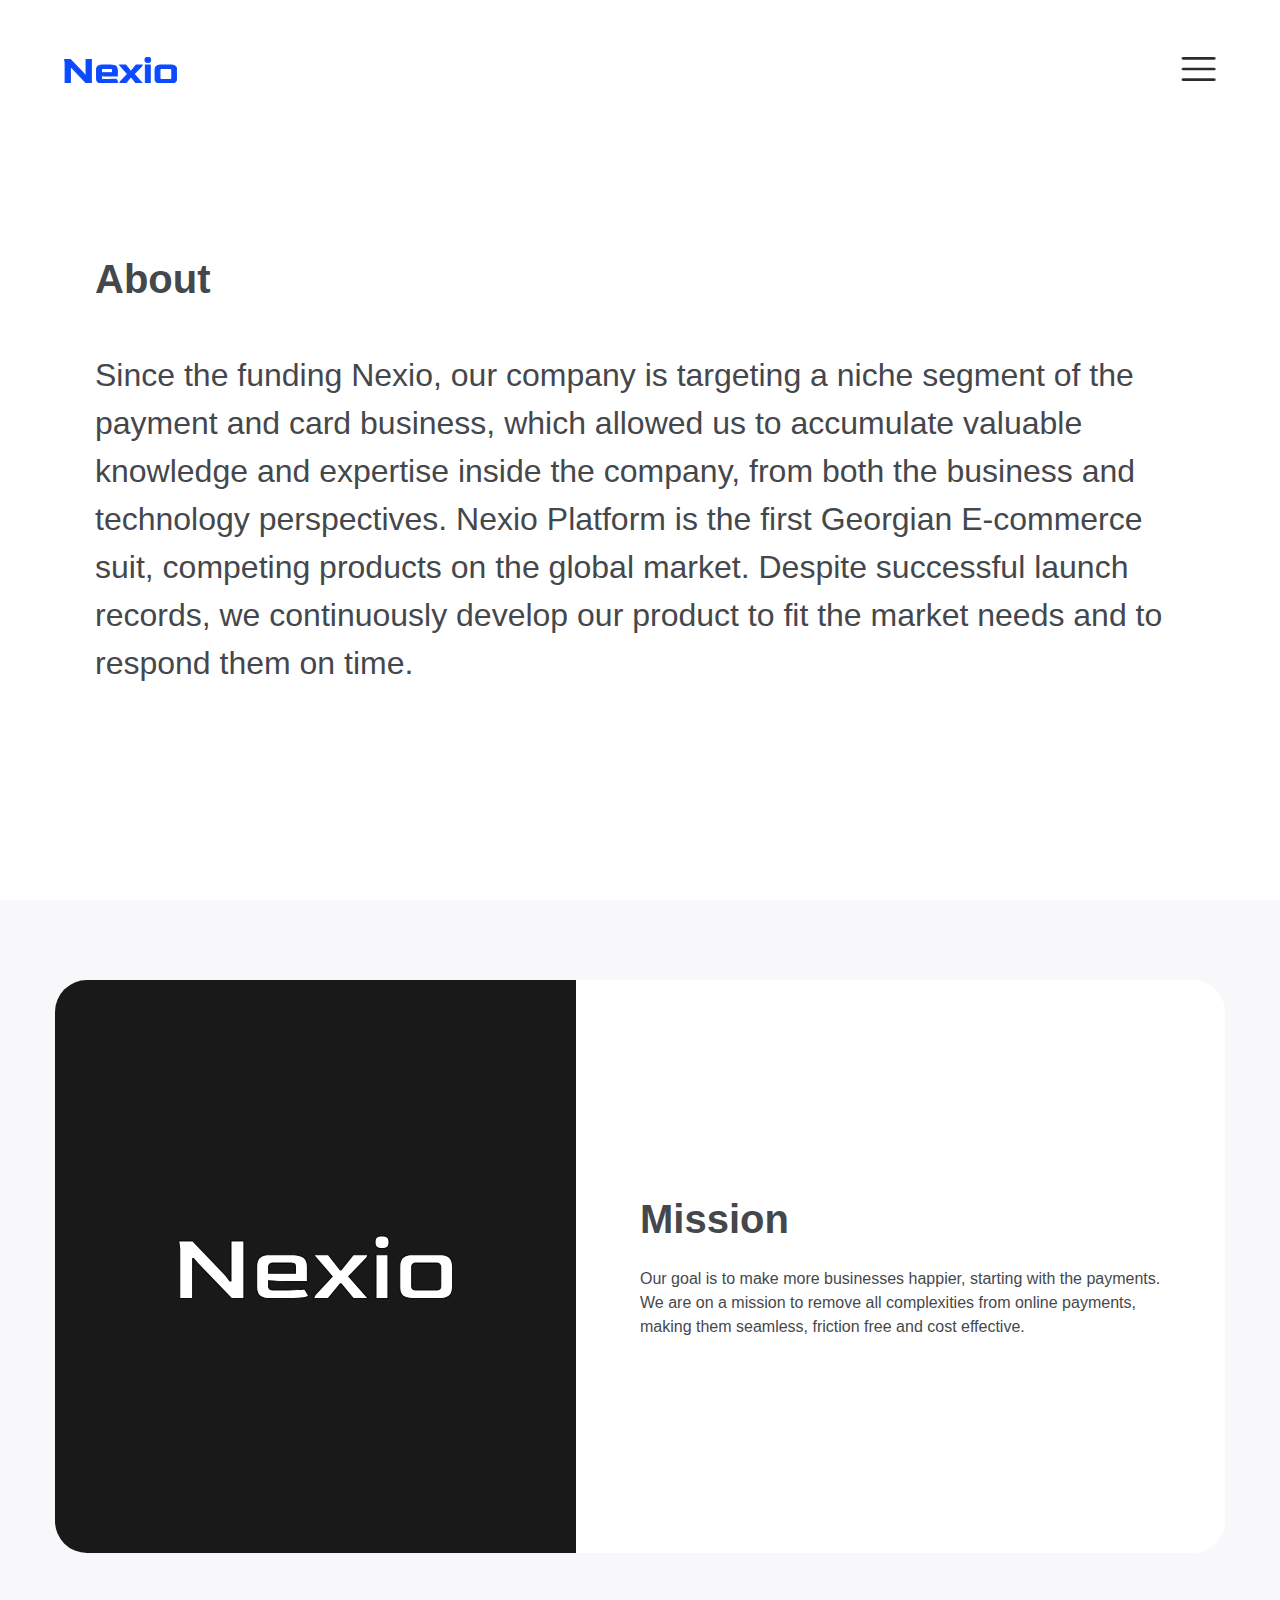
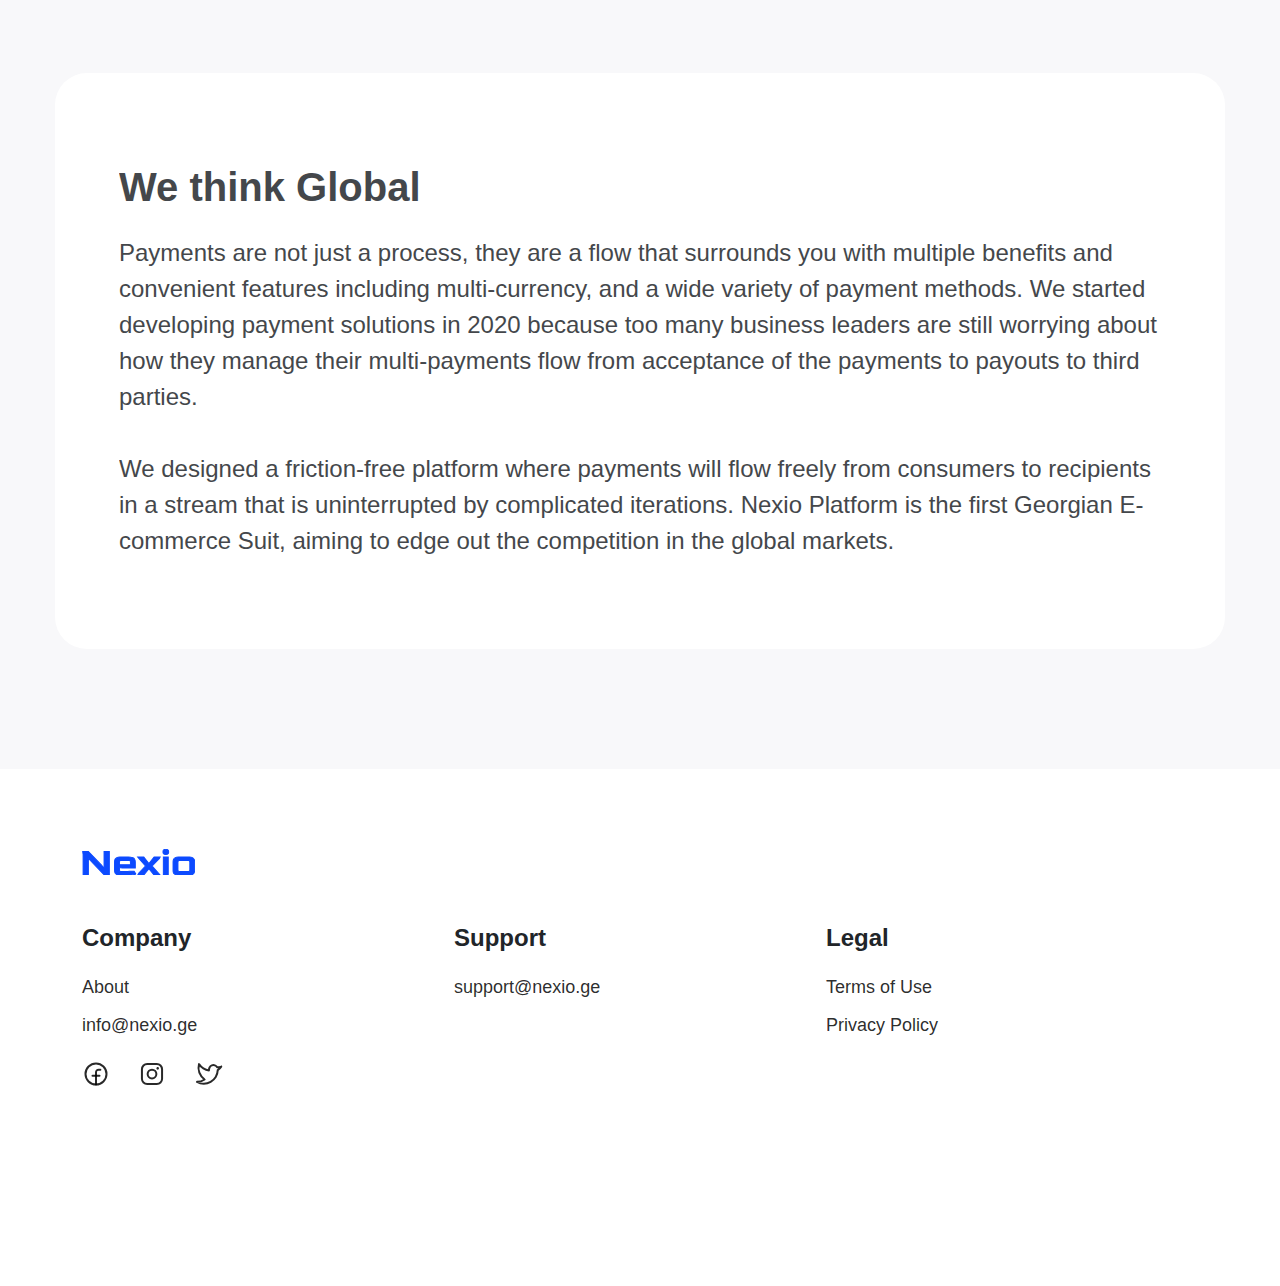
==== commit a7dd259e: "mailto" ====
--- a/about.html
+++ b/about.html
@@ -173,7 +173,7 @@
             <div class="list-title">Company</div>
             <div class="list-menu">
               <a href="about.html" rel="noopener">About</a>
-              <a href="info@nexio.ge" target="_blank">info@nexio.ge</a>
+              <a href="mailto:info@nexio.ge" target="_blank">info@nexio.ge</a>
             </div>
             <div class="social-icons">
               <a href="#/" target="_blank" rel="noopener">
@@ -190,7 +190,9 @@
           <div class="col-sm-4">
             <div class="list-title">Support</div>
             <div class="list-menu">
-              <a href="support@nexio.ge" target="_blank">support@nexio.ge</a>
+              <a href="mailto:support@nexio.ge" target="_blank"
+                >support@nexio.ge</a
+              >
             </div>
           </div>
           <div class="col-sm-4">
